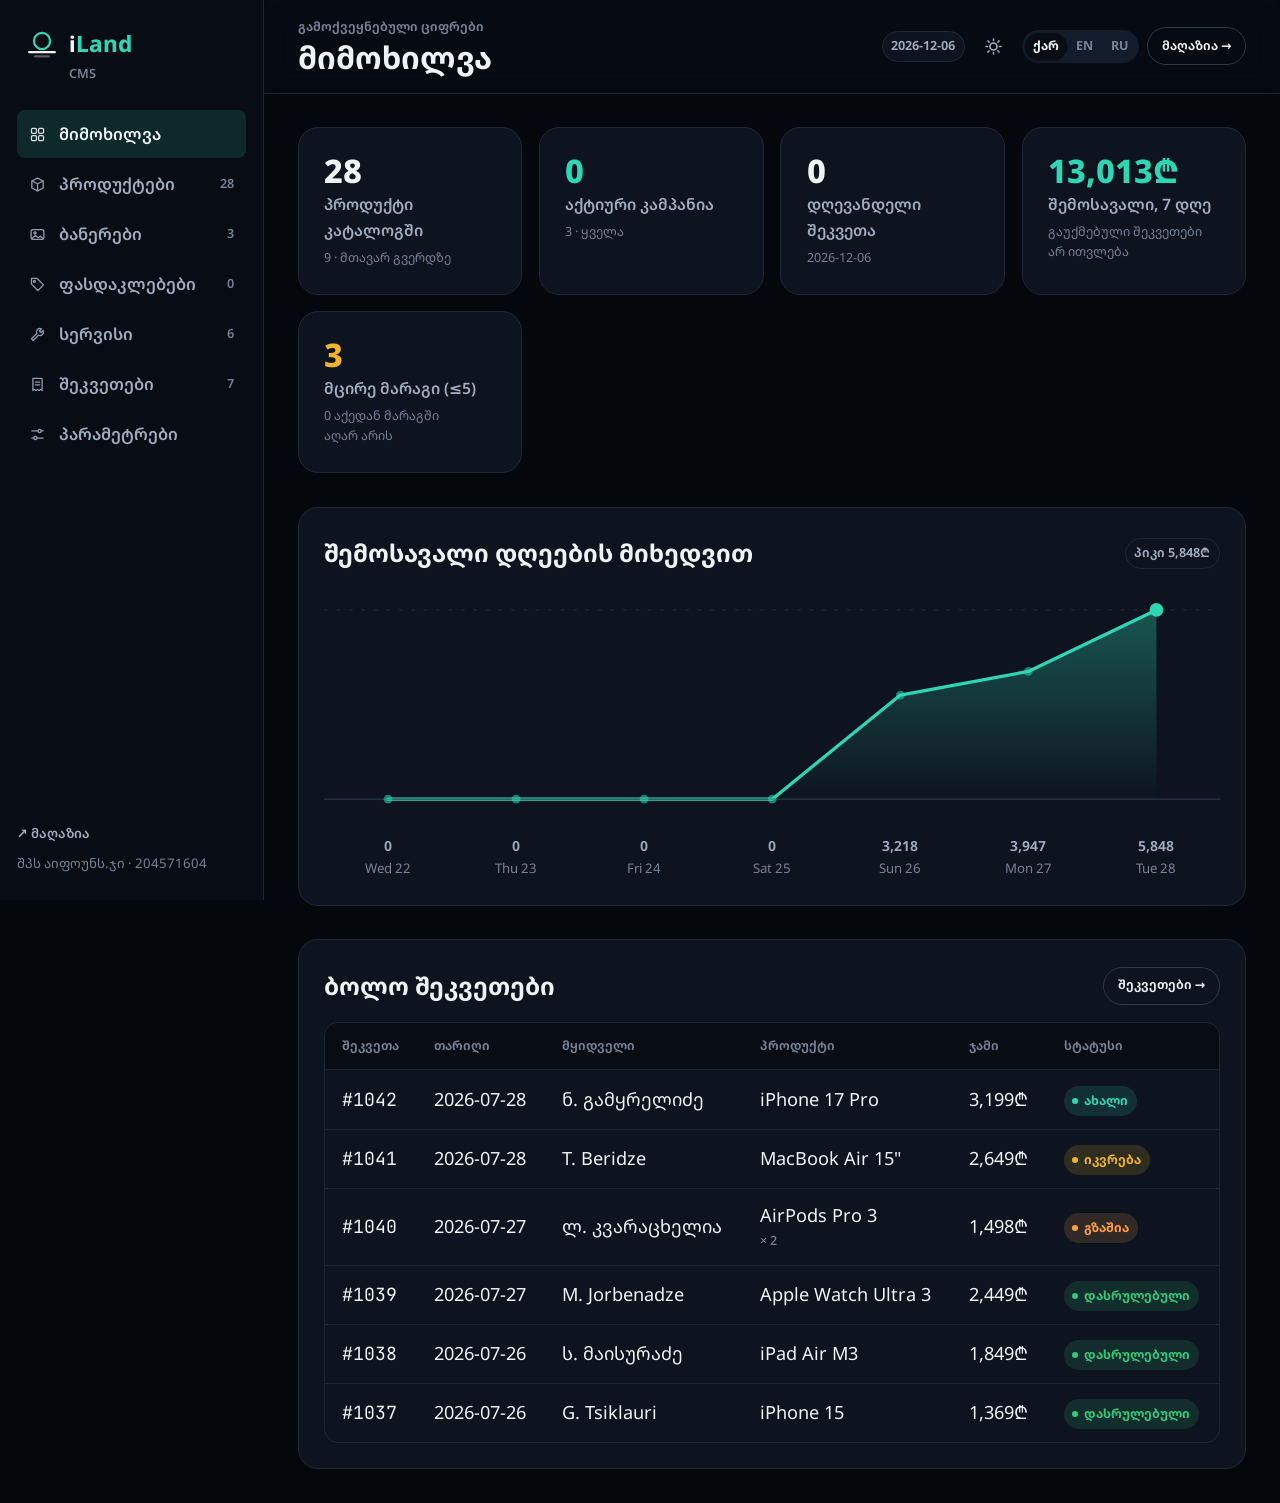
==== demo/admin.html @ b112982d "iLand rebrand: brandbook, storefront demo and CMS panel Replaces the Bootstrap 4 + jQuery site with " ====
<!doctype html>
<html lang="ka" data-theme="dark">
<head>
<meta charset="utf-8">
<meta name="viewport" content="width=device-width, initial-scale=1, viewport-fit=cover">
<title>iLand — CMS</title>
<meta name="description" content="iLand CMS — კატალოგი, ბანერები, ფასდაკლებები, სერვისი, შეკვეთები და პარამეტრები.">
<meta name="theme-color" content="#04070C">
<meta name="robots" content="noindex">
<link rel="icon" href="data:image/svg+xml,%3Csvg xmlns='http://www.w3.org/2000/svg' viewBox='0 0 32 32'%3E%3Crect width='32' height='32' rx='8' fill='%2304070C'/%3E%3Cpath d='M6 20h20' stroke='%232FD6B4' stroke-width='2.5' stroke-linecap='round'/%3E%3Ccircle cx='16' cy='13' r='5' fill='none' stroke='%232FD6B4' stroke-width='2.5'/%3E%3C/svg%3E">
<link rel="preconnect" href="https://fonts.googleapis.com">
<link rel="preconnect" href="https://fonts.gstatic.com" crossorigin>
<link rel="stylesheet" href="css/tokens.css">
<link rel="stylesheet" href="css/app.css">

<style>
/* ==========================================================================
   iLand — admin chrome
   Admin-only CSS. Every value comes from tokens.css; nothing is redefined
   here that the storefront already owns (buttons, chips, badges, cards,
   toasts and the product card itself are reused from app.css verbatim, so
   the live previews in this panel are the real components).

   Georgian rules apply here exactly as they do on the storefront:
   no text-transform, no negative tracking and no italics on :lang(ka).
   ========================================================================== */

/* ------------------------------------------------------------------ shell */
body.adm {
  display: grid;
  grid-template-columns: 264px minmax(0, 1fr);
  min-height: 100dvh;
}

.adm-side {
  position: sticky;
  top: 0;
  align-self: start;
  height: 100dvh;
  display: flex;
  flex-direction: column;
  gap: var(--sp-5);
  padding: var(--sp-5) var(--sp-4);
  background: var(--bg-raised);
  border-right: 1px solid var(--line);
}

.adm-brand { display: flex; flex-direction: column; gap: var(--sp-2); padding-inline: var(--sp-2); }
.adm-brand__tag {
  font-size: var(--step--2);
  color: var(--text-3);
  font-weight: 600;
  padding-left: calc(34px + 0.6rem);
  margin-top: -0.4rem;
}

.adm-nav { display: flex; flex-direction: column; gap: 2px; flex: 1; overflow-y: auto; }
.adm-nav a {
  position: relative;
  display: flex;
  align-items: center;
  gap: var(--sp-3);
  padding: 0.62rem var(--sp-3);
  border-radius: var(--r-1);
  color: var(--text-2);
  font-size: var(--step--1);
  font-weight: 600;
  transition: color var(--t-base) var(--e-quiet), background-color var(--t-base) var(--e-quiet);
}
.adm-nav a:hover { color: var(--text); background: var(--surface-2); }
.adm-nav a[aria-current='page'] { color: var(--text); background: var(--accent-soft); }
.adm-nav a[aria-current='page']::before {
  content: '';
  position: absolute;
  left: 0; top: 50%;
  translate: -6px -50%;
  width: 3px; height: 18px;
  border-radius: 2px;
  background: var(--accent);
}
.adm-nav svg { width: 17px; height: 17px; flex: none; opacity: 0.9; }
.adm-nav .adm-nav__n {
  margin-left: auto;
  font-size: var(--step--2);
  font-variant-numeric: tabular-nums;
  color: var(--text-3);
}

.adm-side__foot { display: grid; gap: var(--sp-2); font-size: var(--step--2); color: var(--text-3); }
.adm-side__foot a { color: var(--text-2); font-weight: 600; }
.adm-side__foot a:hover { color: var(--accent); }

/* -------------------------------------------------------------------- top */
.adm-top {
  position: sticky;
  top: 0;
  z-index: var(--z-nav);
  display: flex;
  flex-wrap: wrap;
  align-items: center;
  justify-content: space-between;
  gap: var(--sp-4);
  padding: var(--sp-4) var(--sp-6);
  background: var(--glass);
  -webkit-backdrop-filter: blur(14px) saturate(150%);
  backdrop-filter: blur(14px) saturate(150%);
  border-bottom: 1px solid var(--line);
}
.adm-title { font-size: var(--step-2); font-weight: 780; letter-spacing: -0.026em; line-height: 1.1; }
:lang(ka) .adm-title { letter-spacing: 0; line-height: 1.24; font-weight: 700; }
.adm-tools { display: flex; align-items: center; gap: var(--sp-2); flex-wrap: wrap; }

.a-eyebrow { font-size: var(--step--2); font-weight: 650; color: var(--text-3); }
:lang(en) .a-eyebrow, :lang(ru) .a-eyebrow { text-transform: uppercase; letter-spacing: 0.09em; }
:lang(ka) .a-eyebrow { text-transform: none; letter-spacing: 0; }

.adm-body { padding: var(--sp-6); display: grid; gap: var(--sp-6); align-content: start; }

/* ------------------------------------------------------------------ cards */
.a-card {
  background: var(--surface);
  border: 1px solid var(--line);
  border-radius: var(--r-3);
  padding: var(--sp-5);
}
.a-card__head {
  display: flex; align-items: center; justify-content: space-between;
  gap: var(--sp-4); flex-wrap: wrap;
  margin-bottom: var(--sp-4);
}
.a-card__title { font-size: var(--step-1); font-weight: 750; letter-spacing: -0.02em; }
:lang(ka) .a-card__title { letter-spacing: 0; font-weight: 700; }

/* ------------------------------------------------------------- stat tiles */
.a-stats { display: grid; gap: var(--sp-4); grid-template-columns: repeat(auto-fit, minmax(min(100%, 190px), 1fr)); }
.a-stat {
  background: var(--surface);
  border: 1px solid var(--line);
  border-radius: var(--r-3);
  padding: var(--sp-5);
  display: grid;
  gap: 4px;
  align-content: start;
}
.a-stat b {
  font-size: var(--step-3);
  font-weight: 800;
  letter-spacing: -0.03em;
  line-height: 1.05;
  font-variant-numeric: tabular-nums lining-nums;
  /* "13,013₾" must not break before the ₾ — a figure split across two lines
     reads as a different number. Shrink the type instead if the tile is tight. */
  white-space: nowrap;
  font-size: clamp(1.4rem, 1.1rem + 1.1vw, var(--step-3));
}
:lang(ka) .a-stat b { letter-spacing: 0; }
.a-stat span { font-size: var(--step--1); color: var(--text-2); font-weight: 600; }
.a-stat small { font-size: var(--step--2); color: var(--text-3); }
.a-stat--accent b { color: var(--accent); }
.a-stat--warn b { color: var(--warn); }

/* -------------------------------------------------------------- sparkline */
.a-spark { display: grid; gap: var(--sp-2); }
.a-spark svg { width: 100%; height: auto; display: block; overflow: visible; }
.a-spark__labels {
  display: grid;
  grid-template-columns: repeat(7, 1fr);
  text-align: center;
  font-size: var(--step--2);
  color: var(--text-3);
}
.a-spark__labels b { display: block; color: var(--text-2); font-weight: 650; font-variant-numeric: tabular-nums; }

/* The sparkline paints entirely through these classes — without them the
   gradient stops resolve to black and the trend line disappears. */
.spark-a0 { stop-color: var(--accent); stop-opacity: .34; }
.spark-a1 { stop-color: var(--accent); stop-opacity: 0; }
.spark-line { stroke: var(--accent); }
.spark-grid { stroke: var(--line); }
.spark-base { stroke: var(--line-strong); }
.spark-dot  { fill: var(--accent); }

/* ------------------------------------------------------------------ table */
.a-tablewrap { overflow-x: auto; border-radius: var(--r-2); border: 1px solid var(--line); }
.a-table { width: 100%; border-collapse: collapse; font-size: var(--step--1); }
.a-table th {
  text-align: left;
  font-size: var(--step--2);
  font-weight: 650;
  color: var(--text-3);
  padding: var(--sp-3) var(--sp-4);
  background: var(--bg-raised);
  border-bottom: 1px solid var(--line);
  white-space: nowrap;
}
:lang(en) .a-table th, :lang(ru) .a-table th { text-transform: uppercase; letter-spacing: 0.08em; }
.a-table td { padding: var(--sp-3) var(--sp-4); border-bottom: 1px solid var(--line); vertical-align: middle; }
.a-table tbody tr:last-child td { border-bottom: 0; }
.a-table tbody tr { transition: background-color var(--t-fast) var(--e-quiet); }
.a-table tbody tr[data-open]:hover { background: var(--surface-2); cursor: pointer; }
/* Money must never wrap mid-figure — "3,199₾" breaking to "3,19 / 9₾" reads
   as a different number at a glance. */
.a-table .num, .a-table .mono { font-variant-numeric: tabular-nums lining-nums; white-space: nowrap; }

.a-thumb {
  width: 54px; height: 46px;
  display: grid; place-items: center;
  background: var(--surface-2);
  border-radius: var(--r-1);
  overflow: hidden;
}
.a-thumb svg { height: 36px; width: auto; }

.a-rowbtn {
  display: block;
  background: none; border: 0; padding: 0;
  text-align: left;
  font: inherit;
  font-weight: 650;
  color: var(--text);
  cursor: pointer;
}
.a-rowbtn:hover { color: var(--accent); }
.a-sub { display: block; font-size: var(--step--2); color: var(--text-3); font-weight: 500; }

/* --------------------------------------------------------------- controls */
.a-switch {
  position: relative;
  width: 42px; height: 24px;
  flex: none;
  border-radius: var(--r-pill);
  border: 1px solid var(--line-strong);
  background: var(--surface-2);
  cursor: pointer;
  transition: background-color var(--t-base) var(--e-quiet), border-color var(--t-base) var(--e-quiet);
}
.a-switch::after {
  content: '';
  position: absolute;
  top: 2px; left: 2px;
  width: 18px; height: 18px;
  border-radius: 50%;
  background: var(--text-3);
  transition: translate var(--t-base) var(--e-swift), background-color var(--t-base) var(--e-quiet);
}
.a-switch[aria-pressed='true'] { background: var(--accent); border-color: var(--accent); }
.a-switch[aria-pressed='true']::after { translate: 18px 0; background: var(--accent-ink); }

.a-in {
  width: 100%;
  padding: 0.58em 0.75em;
  border-radius: var(--r-1);
  border: 1px solid var(--line);
  background: var(--surface-2);
  color: var(--text);
  font-size: var(--step--1);
  transition: border-color var(--t-base) var(--e-quiet);
}
.a-in:hover { border-color: var(--line-strong); }
.a-in:focus { border-color: var(--accent); outline: none; }
.a-in:focus-visible { outline: 2px solid var(--accent); outline-offset: 2px; }
.a-in[aria-invalid='true'] { border-color: var(--danger); }
textarea.a-in { resize: vertical; min-height: 3.4em; line-height: 1.5; }
select.a-in { cursor: pointer; }
input.a-in[type='color'] { padding: 3px; height: 2.4em; cursor: pointer; }
input.a-in[type='date'] { font-variant-numeric: tabular-nums; }

.a-field { display: grid; gap: 5px; align-content: start; }
.a-field > label { font-size: var(--step--2); font-weight: 650; color: var(--text-2); }
.a-hint { font-size: var(--step--2); color: var(--text-3); }
.a-err { font-size: var(--step--2); color: var(--danger); font-weight: 650; }
.a-err:empty { display: none; }
.a-warn { font-size: var(--step--2); color: var(--warn); font-weight: 650; }
.a-warn:empty { display: none; }

.a-row { display: grid; gap: var(--sp-3); grid-template-columns: repeat(auto-fit, minmax(min(100%, 150px), 1fr)); }
.a-row--2 { grid-template-columns: repeat(auto-fit, minmax(min(100%, 210px), 1fr)); }
.a-tri { display: grid; gap: var(--sp-3); grid-template-columns: 1fr; }
@media (min-width: 52rem) { .a-tri { grid-template-columns: repeat(3, minmax(0, 1fr)); } }

.a-group { display: grid; gap: var(--sp-4); padding-block: var(--sp-5); border-top: 1px solid var(--line); }
.a-group:first-child { border-top: 0; padding-top: 0; }
.a-group__title { font-size: var(--step--1); font-weight: 700; color: var(--text); }
.a-group__title span { font-weight: 500; color: var(--text-3); }

.a-check { display: flex; align-items: center; gap: var(--sp-3); }
.a-check label { font-size: var(--step--1); font-weight: 650; color: var(--text-2); cursor: pointer; }

/* -------------------------------------------------------------- repeaters */
.a-rep { display: grid; gap: var(--sp-2); }
.a-rep__row {
  display: grid;
  gap: var(--sp-2);
  align-items: end;
  padding: var(--sp-3);
  border: 1px solid var(--line);
  border-radius: var(--r-2);
  background: var(--bg-raised);
  grid-template-columns: repeat(auto-fit, minmax(min(100%, 130px), 1fr));
}
.a-rep__row .a-x { justify-self: end; }
.a-x {
  width: 30px; height: 30px;
  display: grid; place-items: center;
  border-radius: var(--r-1);
  border: 1px solid var(--line);
  background: var(--surface);
  color: var(--text-3);
  cursor: pointer;
  flex: none;
  transition: color var(--t-base) var(--e-quiet), border-color var(--t-base) var(--e-quiet);
}
.a-x:hover { color: var(--danger); border-color: var(--danger); }
.a-x svg { width: 14px; height: 14px; }
.a-empty { padding: var(--sp-5); text-align: center; color: var(--text-3); font-size: var(--step--1); }

/* ------------------------------------------------------------- state pips */
.a-state {
  display: inline-flex; align-items: center; gap: 0.45em;
  padding: 0.28em 0.62em;
  border-radius: var(--r-pill);
  font-size: var(--step--2);
  font-weight: 700;
  border: 1px solid transparent;
  white-space: nowrap;
}
.a-state::before { content: ''; width: 6px; height: 6px; border-radius: 50%; background: currentColor; flex: none; }
.a-state--live      { color: var(--ok);      background: color-mix(in oklab, var(--ok) 14%, transparent); }
.a-state--scheduled { color: var(--accent);  background: var(--accent-soft); }
.a-state--expired   { color: var(--text-3);  background: var(--surface-2); }
.a-state--paused    { color: var(--promo);   background: color-mix(in oklab, var(--sun) 15%, transparent); }
.a-state--new       { color: var(--accent);  background: var(--accent-soft); }
.a-state--packing   { color: var(--warn);    background: color-mix(in oklab, var(--warn) 15%, transparent); }
.a-state--shipped   { color: var(--sun);     background: color-mix(in oklab, var(--sun) 15%, transparent); }
.a-state--done      { color: var(--ok);      background: color-mix(in oklab, var(--ok) 14%, transparent); }
.a-state--cancelled { color: var(--danger);  background: color-mix(in oklab, var(--danger) 14%, transparent); }

.a-dot { display: inline-block; width: 8px; height: 8px; border-radius: 50%; flex: none; }
.a-dot--in { background: var(--ok); }
.a-dot--low { background: var(--warn); }
.a-dot--last { background: var(--promo); }
.a-dot--out { background: var(--text-3); }

.a-pill {
  display: inline-flex; align-items: center; gap: 0.4em;
  padding: 0.32em 0.7em;
  border-radius: var(--r-pill);
  border: 1px solid var(--line);
  background: var(--surface);
  font-size: var(--step--2);
  font-weight: 650;
  color: var(--text-2);
  font-variant-numeric: tabular-nums;
}
.a-pill--accent { color: var(--accent); border-color: color-mix(in oklab, var(--accent) 40%, transparent); background: var(--accent-soft); }

.a-toolbar { display: flex; flex-wrap: wrap; gap: var(--sp-3); align-items: end; margin-bottom: var(--sp-4); }
.a-toolbar .a-field { min-width: 180px; }
.a-toolbar__grow { flex: 1 1 220px; }

/* --------------------------------------------------------------- listings */
.a-list { display: grid; gap: var(--sp-3); }
.a-item {
  display: grid;
  gap: var(--sp-4);
  grid-template-columns: minmax(0, 1fr) auto;
  align-items: center;
  padding: var(--sp-4);
  border: 1px solid var(--line);
  border-radius: var(--r-2);
  background: var(--bg-raised);
  transition: border-color var(--t-base) var(--e-quiet);
}
.a-item:hover { border-color: var(--line-strong); }
.a-item__name { font-weight: 700; font-size: var(--step-0); }
.a-item__meta { font-size: var(--step--2); color: var(--text-3); margin-top: 3px; }
.a-item__acts { display: flex; gap: var(--sp-2); align-items: center; flex-wrap: wrap; justify-content: end; }

.a-promos { display: grid; gap: var(--sp-4); grid-template-columns: repeat(auto-fit, minmax(min(100%, 300px), 1fr)); }
.a-promo { display: grid; gap: var(--sp-3); align-content: start; }
.a-kv { display: grid; grid-template-columns: auto 1fr; gap: 4px var(--sp-3); font-size: var(--step--2); }
.a-kv dt { color: var(--text-3); }
.a-kv dd { color: var(--text-2); font-weight: 600; }
.a-example {
  display: flex; align-items: baseline; gap: var(--sp-2); flex-wrap: wrap;
  padding: var(--sp-3);
  border-radius: var(--r-1);
  background: var(--surface-2);
  font-variant-numeric: tabular-nums lining-nums;
}
.a-example s { color: var(--text-3); }
.a-example b { color: var(--accent); font-size: var(--step-1); font-weight: 800; letter-spacing: -0.02em; }

/* ------------------------------------------------------------- slide-over */
dialog.sheet {
  margin: 0 0 0 auto;
  height: 100dvh;
  max-height: 100dvh;
  width: min(1020px, 100vw);
  max-width: 100vw;
  padding: 0;
  border: 0;
  border-left: 1px solid var(--line);
  background: var(--bg-raised);
  color: var(--text);
  translate: 100% 0;
  transition: translate var(--t-slow) var(--e-reveal),
              overlay var(--t-slow) allow-discrete,
              display var(--t-slow) allow-discrete;
}
dialog.sheet[open] { translate: 0 0; }
@starting-style { dialog.sheet[open] { translate: 100% 0; } }

dialog.sheet::backdrop {
  background: rgb(0 0 0 / 0);
  transition: background-color var(--t-slow) var(--e-quiet),
              overlay var(--t-slow) allow-discrete,
              display var(--t-slow) allow-discrete;
}
dialog.sheet[open]::backdrop { background: rgb(0 0 0 / .58); }
@starting-style { dialog.sheet[open]::backdrop { background: rgb(0 0 0 / 0); } }

.sheet__form { display: flex; flex-direction: column; height: 100dvh; }
.sheet__head {
  display: flex; align-items: start; justify-content: space-between; gap: var(--sp-3);
  padding: var(--sp-5);
  border-bottom: 1px solid var(--line);
}
.sheet__title { font-size: var(--step-1); font-weight: 750; letter-spacing: -0.02em; }
:lang(ka) .sheet__title { letter-spacing: 0; font-weight: 700; }
.sheet__body { flex: 1; overflow-y: auto; display: grid; grid-template-columns: minmax(0, 1fr); }
.sheet__body--split { grid-template-columns: minmax(0, 1fr); }
@media (min-width: 62rem) {
  .sheet__body--split { grid-template-columns: minmax(0, 1fr) 320px; }
}
.sheet__fields { padding: var(--sp-5); min-width: 0; }
.sheet__preview {
  padding: var(--sp-5);
  border-top: 1px solid var(--line);
  background: var(--surface);
  display: grid;
  gap: var(--sp-3);
  align-content: start;
}
@media (min-width: 62rem) {
  .sheet__preview { border-top: 0; border-left: 1px solid var(--line); position: sticky; top: 0; align-self: start; }
}
.sheet__preview .card { cursor: default; }
.sheet__preview .card:hover { translate: none; box-shadow: none; border-color: var(--line); }
.sheet__foot {
  display: flex; align-items: center; justify-content: space-between; gap: var(--sp-3);
  flex-wrap: wrap;
  padding: var(--sp-4) var(--sp-5);
  border-top: 1px solid var(--line);
  background: var(--surface);
}
.a-dirty { font-size: var(--step--2); font-weight: 650; color: var(--promo); }

/* hero preview (banners) */
.a-hero {
  position: relative;
  overflow: hidden;
  border-radius: var(--r-3);
  border: 1px solid var(--line);
  padding: var(--sp-6);
  background: var(--surface);
  display: grid;
  gap: var(--sp-3);
  align-content: center;
  min-height: 240px;
}
.a-hero::before {
  content: '';
  position: absolute;
  inset: -40% -20% auto -30%;
  height: 150%;
  background: radial-gradient(closest-side, var(--tone, var(--accent)), transparent 72%);
  opacity: 0.22;
  pointer-events: none;
}
.a-hero > * { position: relative; }
.a-hero h3 { font-size: var(--step-3); font-weight: 800; letter-spacing: -0.028em; line-height: 1.05; }
:lang(ka) .a-hero h3 { letter-spacing: 0; line-height: 1.2; font-weight: 700; }
.a-hero p { color: var(--text-2); max-width: 46ch; font-size: var(--step--1); }

/* preview read-outs */
.a-readout { display: grid; gap: var(--sp-2); font-size: var(--step--2); color: var(--text-3); }
.a-readout div { display: flex; justify-content: space-between; gap: var(--sp-3); }
.a-readout b { color: var(--text-2); font-variant-numeric: tabular-nums lining-nums; }

/* ------------------------------------------------------------- responsive */
@media (max-width: 68rem) {
  body.adm { grid-template-columns: minmax(0, 1fr); }
  .adm-side {
    position: static;
    height: auto;
    flex-direction: row;
    align-items: center;
    gap: var(--sp-4);
    border-right: 0;
    border-bottom: 1px solid var(--line);
    padding: var(--sp-3) var(--sp-4);
    overflow-x: auto;
  }
  .adm-brand { flex: none; }
  .adm-brand__tag { display: none; }
  .adm-nav { flex-direction: row; gap: var(--sp-2); overflow: visible; }
  .adm-nav a { white-space: nowrap; }
  .adm-nav a[aria-current='page']::before { display: none; }
  .adm-nav .adm-nav__n { display: none; }
  .adm-side__foot { display: none; }
  .adm-top { padding: var(--sp-4); }
  .adm-body { padding: var(--sp-4); }
}
</style>
</head>

<body class="adm">

<a class="skip" href="#adminMain">გადადი მთავარ შიგთავსზე</a>

<!-- ── sidebar ──────────────────────────────────────────────────────────── -->
<aside class="adm-side">
  <div class="adm-brand">
    <a class="logo" href="index.html" aria-label="iLand — მაღაზიაზე გადასვლა">
      <svg viewBox="0 0 40 40" fill="none" aria-hidden="true">
        <circle class="logo__ring" cx="20" cy="16.5" r="9.5" stroke="var(--accent)" stroke-width="2.6"
                stroke-linecap="round" transform="rotate(-90 20 16.5)"/>
        <path d="M5 29.5h30" stroke="var(--text)" stroke-width="2.8" stroke-linecap="round"/>
        <path d="M12 34.5h16" stroke="var(--text)" stroke-width="2.8" stroke-linecap="round" opacity=".35"/>
      </svg>
      <span class="logo__word">i<b>Land</b></span>
    </a>
    <p class="adm-brand__tag">CMS</p>
  </div>

  <nav class="adm-nav" id="admNav" aria-label="CMS"></nav>

  <div class="adm-side__foot">
    <a href="index.html" id="admStorefront">↗ მაღაზია</a>
    <span id="admLegal"></span>
  </div>
</aside>

<!-- ── main column ──────────────────────────────────────────────────────── -->
<div>
  <header class="adm-top">
    <div>
      <p class="a-eyebrow" id="admEyebrow">iLand CMS</p>
      <h1 class="adm-title" id="admTitle">—</h1>
    </div>

    <div class="adm-tools">
      <span class="a-pill" id="admStamp"></span>

      <button class="icon-btn" id="themeBtn" aria-label="თემის შეცვლა">
        <svg viewBox="0 0 24 24" fill="none" stroke="currentColor" stroke-width="2" stroke-linecap="round" id="themeIcon">
          <circle cx="12" cy="12" r="4.5"/>
          <path d="M12 2.5v2M12 19.5v2M2.5 12h2M19.5 12h2M5 5l1.4 1.4M17.6 17.6 19 19M19 5l-1.4 1.4M6.4 17.6 5 19"/>
        </svg>
      </button>

      <div class="lang" role="group" aria-label="ენა">
        <button data-lang="ka" aria-pressed="true">ქარ</button>
        <button data-lang="en" aria-pressed="false">EN</button>
        <button data-lang="ru" aria-pressed="false">RU</button>
      </div>

      <a class="btn btn--ghost btn--sm" href="index.html" id="admShopBtn">მაღაზია →</a>
    </div>
  </header>

  <main id="adminMain" class="adm-body" tabindex="-1"></main>
</div>

<!-- ── slide-over editor ────────────────────────────────────────────────── -->
<dialog class="sheet" id="sheet" aria-labelledby="sheetTitle"></dialog>

<div class="toast-zone" id="toastZone" aria-live="polite" aria-atomic="false"></div>

<script type="module" src="js/admin.js"></script>
</body>
</html>
---- demo/css/tokens.css ----
/* ==========================================================================
   iLand — design tokens
   One file, one source of truth. Everything downstream (storefront, admin,
   brandbook) reads these variables and nothing else.

   Typography here is not decoration — it encodes hard rules about setting
   Mkhedruli (ქართული) next to Latin. Read the :lang(ka) blocks before
   changing anything: Georgian has no uppercase, no italic, and needs both
   more leading and more size than the Latin at the same nominal step.
   ========================================================================== */

/* --------------------------------------------------------------- fonts --- */
/* Noto Sans Georgian is the only free variable face that sets Mkhedruli AND
   Latin from one design, with a real 900 for display. Noto Sans carries
   Russian, because Noto Sans Georgian ships cyrillic-ext but NOT base
   Cyrillic. Both are the same Noto skeleton, so the seam is invisible.
   The lari sign ₾ (U+20BE) lives in latin-ext — never subset it away. */
@import url('https://fonts.googleapis.com/css2?family=Noto+Sans+Georgian:wght@100..900&family=Noto+Sans:ital,wght@0,100..900;1,100..900&family=JetBrains+Mono:wght@300..700&display=swap');

:root {
  --font-display: 'Noto Sans Georgian', 'Noto Sans', system-ui, -apple-system,
                  BlinkMacSystemFont, 'Segoe UI', Sylfaen, 'BPG Arial', 'BPG Glaho', sans-serif;
  --font-text: var(--font-display);
  --font-mono: 'JetBrains Mono', ui-monospace, SFMono-Regular, 'SF Mono', Menlo, monospace;

  /* ------------------------------------------------------------ palette --- */
  /* Deep water → shoreline. The island read, taken seriously: a night-sea
     ground, a lit horizon accent, warm sand for the human moments. Nobody in
     the Georgian Apple market owns a colour except Zoommer's violet — and that
     one reads cheap. */

  /* Ground — the sea at depth */
  --abyss:      #04070C;   /* page base, dark mode                          */
  --deep:       #080D15;   /* raised surface                                */
  --trench:     #0D141F;   /* card                                          */
  --shelf:      #131C2A;   /* hover / input                                 */
  --tide:       #1D2837;   /* hairline on dark                              */

  /* Signal — bioluminescence at the waterline */
  --lume-100:   #D6FBF2;
  --lume-300:   #7FEFD8;
  --lume:       #2FD6B4;   /* PRIMARY. CTA, focus, price-drop, live states.  */
  --lume-700:   #12806A;   /* light-mode accent — see contrast note below    */
  --lume-900:   #0A5346;

  /* Horizon — the sun on the water, used for offers and warmth */
  --sun-300:    #FFD9A8;
  --sun:        #FF9F45;   /* SECONDARY. Sale, promo, urgency.              */
  --sun-700:    #A85610;   /* light-mode promo — see contrast note below     */

  /* Sand — light mode ground */
  --sand-50:    #FBFAF7;
  --sand-100:   #F4F1EA;
  --sand-200:   #E7E2D7;
  --sand-300:   #D3CCBC;

  /* Ink — text on light */
  --ink:        #0B1119;
  --ink-2:      #3C4654;
  --ink-3:      #66707F;   /* 4.80:1 on --sand-50 — AA (was #6B7688 at 4.40) */

  /* Status */
  --ok:         #34C77B;
  --warn:       #F0B429;
  --danger:     #F0554C;

  /* ------------------------------------------------ semantic (dark = default) */
  --bg:            var(--abyss);
  --bg-raised:     var(--deep);
  --surface:       var(--trench);
  --surface-2:     var(--shelf);
  --line:          var(--tide);
  --line-strong:   #2B3949;
  --text:          #EEF3F8;
  --text-2:        #9FADBF;
  --text-3:        #768396;   /* 4.80:1 on --surface — AA (was #6B7B8F at 4.27) */
  --accent:        var(--lume);
  --accent-ink:    #04211B;   /* text ON accent — 12.4:1 against --lume     */
  --accent-soft:   color-mix(in oklab, var(--lume) 14%, transparent);
  --promo:         var(--sun);
  --promo-ink:     #2B1400;
  --glass:         color-mix(in oklab, var(--deep) 72%, transparent);
  --shadow-1:      0 1px 2px rgb(0 0 0 / .40);
  --shadow-2:      0 12px 32px -12px rgb(0 0 0 / .60);
  --shadow-3:      0 32px 80px -28px rgb(0 0 0 / .72);
  --shadow-accent: 0 16px 44px -18px color-mix(in oklab, var(--lume) 60%, transparent);
}

/* ------------------------------------------------------------ light mode --- */
:root[data-theme='light'] {
  --bg:            var(--sand-50);
  --bg-raised:     #FFFFFF;
  --surface:       #FFFFFF;
  --surface-2:     var(--sand-100);
  --line:          var(--sand-200);
  --line-strong:   var(--sand-300);
  --text:          var(--ink);
  --text-2:        var(--ink-2);
  --text-3:        var(--ink-3);
  /* Light mode needs its own accent: --lume #2FD6B4 is beautiful on the abyss
     and unreadable on sand. The earlier value here (#14957C) measured only
     3.58:1 as text on --sand-50 and 3.74:1 under white — both below the 4.5:1
     AA floor for body text. #12806A measures 4.66:1 as text and 4.86:1 with
     white on it; #A85610 replaces #C46A18 (3.71:1) at 5.03:1 / 5.25:1. */
  --accent:        var(--lume-700);      /* 4.66:1 on --sand-50 — AA          */
  --accent-ink:    #FFFFFF;              /* 4.86:1 on --accent — AA           */
  --accent-soft:   color-mix(in oklab, var(--lume-700) 12%, transparent);
  --promo:         var(--sun-700);       /* 5.03:1 on --sand-50 — AA          */
  --promo-ink:     #FFFFFF;              /* 5.25:1 on --promo — AA            */
  --glass:         color-mix(in oklab, #FFFFFF 74%, transparent);
  --shadow-1:      0 1px 2px rgb(11 17 25 / .06);
  --shadow-2:      0 12px 32px -14px rgb(11 17 25 / .16);
  --shadow-3:      0 32px 80px -30px rgb(11 17 25 / .22);
  --shadow-accent: 0 16px 44px -20px color-mix(in oklab, var(--lume-700) 44%, transparent);
}

/* ------------------------------------------------------------- type scale --- */
/* Fluid, clamped, 320px → 1600px. Georgian gets its own overrides below. */
:root {
  --step--2: clamp(0.69rem, 0.67rem + 0.11vw, 0.75rem);
  --step--1: clamp(0.83rem, 0.79rem + 0.19vw, 0.94rem);
  --step-0:  clamp(1rem,    0.95rem + 0.25vw, 1.13rem);
  --step-1:  clamp(1.2rem,  1.11rem + 0.44vw, 1.5rem);
  --step-2:  clamp(1.44rem, 1.29rem + 0.73vw, 2rem);
  --step-3:  clamp(1.73rem, 1.5rem + 1.14vw,  2.66rem);
  --step-4:  clamp(2.07rem, 1.72rem + 1.75vw, 3.55rem);
  --step-5:  clamp(2.49rem, 1.96rem + 2.63vw, 4.73rem);
  --step-6:  clamp(2.99rem, 2.2rem + 3.92vw,  6.31rem);
  --step-7:  clamp(3.58rem, 2.42rem + 5.79vw, 8.41rem);

  /* ------------------------------------------------------------- spacing --- */
  --sp-1: 0.25rem;  --sp-2: 0.5rem;   --sp-3: 0.75rem;  --sp-4: 1rem;
  --sp-5: 1.5rem;   --sp-6: 2rem;     --sp-7: 3rem;     --sp-8: 4rem;
  --sp-9: 6rem;     --sp-10: 8rem;    --sp-11: 12rem;

  --gutter: clamp(1.25rem, 4vw, 4rem);
  --measure: 68ch;
  --page: 88rem;

  /* -------------------------------------------------------------- radii --- */
  --r-1: 8px;  --r-2: 14px;  --r-3: 20px;  --r-4: 28px;  --r-5: 40px;
  --r-pill: 999px;

  /* ------------------------------------------------------------- motion --- */
  /* Curves are named for their job. If unsure, --e-quiet at 180ms. */
  --e-quiet:     cubic-bezier(0.40, 0.00, 0.20, 1.00); /* default state change */
  --e-reveal:    cubic-bezier(0.16, 1.00, 0.30, 1.00); /* entrances 500–900ms  */
  --e-swift:     cubic-bezier(0.22, 1.00, 0.36, 1.00); /* on-screen response   */
  --e-exit:      cubic-bezier(0.55, 0.00, 1.00, 0.45); /* departures, ~40% off */
  --e-pop:       cubic-bezier(0.34, 1.56, 0.64, 1.00); /* confirmations only   */
  --e-cinematic: cubic-bezier(0.83, 0.00, 0.17, 1.00); /* viewport-scale moves */

  --t-fast: 140ms;
  --t-base: 220ms;
  --t-slow: 480ms;
  --t-reveal: 760ms;

  --nav-h: 68px;
  --z-nav: 100;  --z-drawer: 200;  --z-toast: 300;
}

/* A truer spring where the browser supports linear() — degrades to the bezier. */
@supports (transition-timing-function: linear(0, 1)) {
  :root {
    --e-pop: linear(0, 0.402 7.4%, 0.842 15.3%, 1.183 24.2%, 1.226, 1.168 34.3%,
                    1.056 42.4%, 0.994 48.5%, 1.001 63.6%, 1.006 79.8%, 1);
  }
}

/* ==========================================================================
   Script-aware typography
   These blocks are the difference between a site that looks Georgian-native
   and one that looks machine-translated.
   ========================================================================== */

/* Georgian: no uppercase exists, so casing utilities must be neutralised.
   Mkhedruli's body height sits between Latin x-height and cap-height, so at an
   identical font-size it reads smaller and lighter — bump it ~5%. Its tall
   ascenders (ბ ზ ფ ჰ ლ) and deep descenders (გ ყ ც ძ ჭ ჯ ღ) collide at Latin
   leading, so it needs more line-height. Negative tracking closes the round
   counters of ო ფ ღ ძ and turns words to mush — never apply it. */
:lang(ka) {
  font-size: 1.05em;
  line-height: 1.65;
  letter-spacing: 0;
  hyphens: none;
  overflow-wrap: anywhere;
  text-wrap: pretty;
  font-variant-caps: normal;
}

/* Georgian has no italic tradition and Noto ships none — the browser would
   synthesise a sheared Mkhedruli that natives read as broken. Use weight. */
:lang(ka) em,
:lang(ka) i {
  font-style: normal;
  font-weight: 600;
}

/* Eyebrows / labels: letterspaced caps in Latin and Cyrillic, plain in Georgian. */
.eyebrow {
  font-size: var(--step--1);
  font-weight: 600;
  color: var(--text-3);
}
:lang(en) .eyebrow,
:lang(ru) .eyebrow {
  text-transform: uppercase;
  letter-spacing: 0.10em;
}
:lang(ka) .eyebrow {
  text-transform: none;
  letter-spacing: 0;
  font-weight: 600;
}

/* Display type. Latin can take tight tracking and 1.05 leading; Georgian cannot. */
.display {
  font-family: var(--font-display);
  font-weight: 800;
  line-height: 1.04;
  letter-spacing: -0.028em;
  text-wrap: balance;
}
:lang(ka) .display {
  font-weight: 700;
  line-height: 1.2;
  letter-spacing: 0;
  text-wrap: pretty;
}

/* Money and spec tables must never reflow as digits change. Mkhedruli has no
   digits of its own — Georgian uses Western Arabic numerals, so the price and
   the label are rendered by the same face and there is no mid-string jump. */
.num,
.price,
.spec-value {
  font-variant-numeric: tabular-nums lining-nums;
  font-feature-settings: 'tnum' 1, 'lnum' 1;
}

/* ------------------------------------------------------------------ reset --- */
*, *::before, *::after { box-sizing: border-box; }

html {
  -webkit-text-size-adjust: 100%;
  /* Never `scroll-behavior: smooth` globally — it desynchronises the scrollbar,
     breaks PageDown/Home/End and corrupts scroll-timeline accuracy. Opt in
     per-anchor instead. */
}

body {
  margin: 0;
  background: var(--bg);
  color: var(--text);
  font-family: var(--font-text);
  font-size: var(--step-0);
  line-height: 1.55;
  font-synthesis-weight: none;
  -webkit-font-smoothing: antialiased;
  text-rendering: optimizeLegibility;
}

h1, h2, h3, h4, h5, h6, p, figure, blockquote, dl, dd { margin: 0; }
ul[class], ol[class] { list-style: none; margin: 0; padding: 0; }
img, svg, video { display: block; max-width: 100%; }
button, input, select, textarea { font: inherit; color: inherit; }
a { color: inherit; text-decoration: none; }

:focus-visible {
  outline: 2px solid var(--accent);
  outline-offset: 3px;
  border-radius: var(--r-1);
}

::selection { background: var(--accent); color: var(--accent-ink); }

/* ---------------------------------------------------------- reduced motion --- */
/* Deliberately NOT the blanket `* { animation: none !important }` rule — that
   looks responsible and is a bug: any reveal whose resting state is opacity:0
   becomes permanently invisible. Instead, resting states are authored visible
   and only the ambient/decorative motion is switched off, per component. */
@media (prefers-reduced-motion: reduce) {
  :root {
    --t-fast: 1ms; --t-base: 1ms; --t-slow: 1ms; --t-reveal: 1ms;
  }
  .ambient,
  .marquee__track,
  .aurora {
    animation: none !important;
  }
  [data-reveal] {
    opacity: 1 !important;
    transform: none !important;
    clip-path: none !important;
  }
}
---- demo/css/app.css ----
/* ==========================================================================
   iLand — storefront components
   Depends only on tokens.css. No framework, no CDN, no build step.
   ========================================================================== */

/* ------------------------------------------------------------- primitives --- */

.wrap {
  width: min(100% - var(--gutter) * 2, var(--page));
  margin-inline: auto;
}
.wrap--wide { width: min(100% - var(--gutter), 108rem); }

.stack > * + * { margin-top: var(--flow, var(--sp-4)); }

.section {
  padding-block: clamp(var(--sp-8), 9vw, var(--sp-10));
}

.section__head {
  display: flex;
  flex-wrap: wrap;
  align-items: end;
  justify-content: space-between;
  gap: var(--sp-4);
  margin-bottom: var(--sp-6);
}

.section__title {
  font-size: var(--step-3);
  font-weight: 750;
  letter-spacing: -0.024em;
  line-height: 1.1;
}
:lang(ka) .section__title { letter-spacing: 0; line-height: 1.25; font-weight: 700; }

.section__sub {
  color: var(--text-2);
  max-width: 46ch;
  font-size: var(--step-0);
}

.skip {
  position: absolute;
  left: var(--sp-4);
  top: -100px;
  z-index: 999;
  background: var(--accent);
  color: var(--accent-ink);
  padding: var(--sp-3) var(--sp-5);
  border-radius: var(--r-2);
  font-weight: 650;
  transition: top var(--t-base) var(--e-swift);
}
.skip:focus { top: var(--sp-4); }

.sr {
  position: absolute; width: 1px; height: 1px; padding: 0; margin: -1px;
  overflow: hidden; clip-path: inset(50%); white-space: nowrap;
}

/* ---------------------------------------------------------------- buttons --- */

.btn {
  --btn-bg: var(--surface-2);
  --btn-fg: var(--text);
  display: inline-flex;
  align-items: center;
  justify-content: center;
  gap: var(--sp-2);
  padding: 0.85em 1.5em;
  border: 1px solid transparent;
  border-radius: var(--r-pill);
  background: var(--btn-bg);
  color: var(--btn-fg);
  font-weight: 650;
  font-size: var(--step--1);
  cursor: pointer;
  white-space: nowrap;
  position: relative;
  isolation: isolate;
  /* Named properties only — `transition: all` animates layout props you never
     intended and thrashes on content reflow. */
  transition: background-color var(--t-base) var(--e-quiet),
              color var(--t-base) var(--e-quiet),
              border-color var(--t-base) var(--e-quiet),
              box-shadow var(--t-base) var(--e-quiet),
              translate var(--t-base) var(--e-swift),
              scale var(--t-fast) var(--e-swift);
}
.btn:hover { translate: 0 -2px; }
.btn:active { scale: 0.98; translate: 0 0; transition-duration: 60ms; }

.btn--primary {
  --btn-bg: var(--accent);
  --btn-fg: var(--accent-ink);
  box-shadow: var(--shadow-accent);
}
.btn--primary:hover { box-shadow: 0 20px 52px -18px color-mix(in oklab, var(--accent) 72%, transparent); }

.btn--ghost {
  --btn-bg: transparent;
  border-color: var(--line-strong);
}
.btn--ghost:hover { --btn-bg: var(--surface-2); border-color: var(--accent); }

.btn--promo { --btn-bg: var(--promo); --btn-fg: var(--promo-ink); }

.btn--lg { padding: 1.05em 2em; font-size: var(--step-0); }
.btn--sm { padding: 0.6em 1.1em; font-size: var(--step--2); }
.btn--block { width: 100%; }

.btn[disabled] { opacity: 0.45; cursor: not-allowed; translate: none; }

/* Magnetic pull — additive, fine pointers only. */
@media (hover: hover) and (pointer: fine) {
  .btn--magnetic {
    translate: calc(var(--dx, 0) * 0.22px) calc(var(--dy, 0) * 0.22px);
    transition: translate var(--t-slow) var(--e-swift);
  }
  .btn--magnetic:hover { transition-duration: 90ms; }
}

/* ------------------------------------------------------------------ chips --- */

.chip {
  display: inline-flex;
  align-items: center;
  gap: var(--sp-2);
  padding: 0.42em 0.9em;
  border-radius: var(--r-pill);
  border: 1px solid var(--line);
  background: var(--surface);
  color: var(--text-2);
  font-size: var(--step--1);
  font-weight: 600;
  cursor: pointer;
  transition: color var(--t-base) var(--e-quiet),
              border-color var(--t-base) var(--e-quiet),
              background-color var(--t-base) var(--e-quiet);
}
.chip:hover { color: var(--text); border-color: var(--line-strong); }
.chip[aria-pressed='true'],
.chip.is-on {
  background: var(--accent);
  border-color: var(--accent);
  color: var(--accent-ink);
}

.badge {
  display: inline-flex;
  align-items: center;
  gap: 0.35em;
  padding: 0.3em 0.65em;
  border-radius: var(--r-1);
  font-size: var(--step--2);
  font-weight: 700;
  letter-spacing: 0.01em;
  /* Not line-height:1 — Mkhedruli's ascenders (ხ ლ) and descenders (ყ ც ჯ)
     sit outside the em box and get cropped by the pill at a ratio of 1. */
  line-height: 1.2;
}
:lang(ka) .badge { letter-spacing: 0; }
.badge--new    { background: var(--accent-soft); color: var(--accent); }
.badge--sale   { background: var(--promo); color: var(--promo-ink); }
.badge--demo   { background: var(--surface-2); color: var(--text-2); border: 1px solid var(--line-strong); }
.badge--best   { background: color-mix(in oklab, var(--sun) 18%, transparent); color: var(--promo); }

/* -------------------------------------------------------------- announce --- */

.marquee {
  overflow: hidden;
  border-bottom: 1px solid var(--line);
  background: var(--bg-raised);
  -webkit-mask-image: linear-gradient(90deg, transparent, #000 6%, #000 94%, transparent);
          mask-image: linear-gradient(90deg, transparent, #000 6%, #000 94%, transparent);
}
.marquee__track {
  display: flex;
  width: max-content;
  gap: var(--sp-7);
  padding-block: 0.7rem;
  animation: slide 42s linear infinite;
}
.marquee:hover .marquee__track,
.marquee.is-paused .marquee__track { animation-play-state: paused; }

@keyframes slide { to { transform: translate3d(-50%, 0, 0); } }

.marquee__item {
  display: inline-flex;
  align-items: center;
  gap: var(--sp-2);
  font-size: var(--step--2);
  color: var(--text-2);
  white-space: nowrap;
}
.marquee__item b { color: var(--text); font-weight: 650; }
.marquee__dot { width: 4px; height: 4px; border-radius: 50%; background: var(--accent); }

.marquee__pause {
  position: absolute; right: var(--gutter); top: 0.35rem;
  background: none; border: 0; color: var(--text-3);
  cursor: pointer; font-size: var(--step--2); padding: 0.2rem 0.5rem;
  border-radius: var(--r-1);
}
.marquee__pause:hover { color: var(--text); background: var(--surface-2); }

/* -------------------------------------------------------------------- nav --- */

.nav {
  position: sticky;
  top: 0;
  z-index: var(--z-nav);
  background: color-mix(in oklab, var(--bg) 86%, transparent);
  border-bottom: 1px solid transparent;
  transition: background-color var(--t-slow) var(--e-quiet),
              border-color var(--t-slow) var(--e-quiet),
              box-shadow var(--t-slow) var(--e-quiet);
}
@supports ((backdrop-filter: blur(1px)) or (-webkit-backdrop-filter: blur(1px))) {
  .nav {
    background: var(--glass);
    -webkit-backdrop-filter: blur(20px) saturate(1.6);
            backdrop-filter: blur(20px) saturate(1.6);
  }
}
.nav.is-stuck {
  border-bottom-color: var(--line);
  box-shadow: var(--shadow-2);
}

.nav__inner {
  display: flex;
  align-items: center;
  gap: var(--sp-5);
  height: var(--nav-h);
}

.nav__list {
  display: flex;
  align-items: center;
  gap: var(--sp-1);
  margin-inline: auto;
}
.nav__link {
  position: relative;
  padding: 0.5em 0.85em;
  border-radius: var(--r-pill);
  font-size: var(--step--1);
  font-weight: 600;
  color: var(--text-2);
  transition: color var(--t-base) var(--e-quiet), background-color var(--t-base) var(--e-quiet);
}
.nav__link:hover { color: var(--text); background: var(--surface-2); }
.nav__link[aria-current='page'] { color: var(--text); }
.nav__link[aria-current='page']::after {
  content: '';
  position: absolute;
  left: 50%; bottom: 0.15em;
  width: 16px; height: 2px;
  translate: -50% 0;
  border-radius: 2px;
  background: var(--accent);
}

.nav__tools { display: flex; align-items: center; gap: var(--sp-2); }

.icon-btn {
  display: grid;
  place-items: center;
  width: 40px; height: 40px;
  border-radius: 50%;
  border: 1px solid transparent;
  background: transparent;
  color: var(--text-2);
  cursor: pointer;
  position: relative;
  transition: color var(--t-base) var(--e-quiet), background-color var(--t-base) var(--e-quiet);
}
.icon-btn:hover { color: var(--text); background: var(--surface-2); }
.icon-btn svg { width: 19px; height: 19px; }

.cart-count {
  position: absolute;
  top: 2px; right: 0;
  min-width: 18px; height: 18px;
  padding-inline: 4px;
  display: grid; place-items: center;
  border-radius: var(--r-pill);
  background: var(--accent);
  color: var(--accent-ink);
  font-size: 10px;
  font-weight: 800;
  font-variant-numeric: tabular-nums;
  border: 2px solid var(--bg);
}
.cart-count.is-bump { animation: bump 400ms var(--e-pop); }
@keyframes bump { 0% { scale: 1; } 40% { scale: 1.45; } 100% { scale: 1; } }
.cart-count[data-n='0'] { display: none; }

.lang {
  display: flex;
  gap: 2px;
  padding: 3px;
  border-radius: var(--r-pill);
  background: var(--surface-2);
}
.lang button {
  border: 0; background: none; cursor: pointer;
  padding: 0.28em 0.62em;
  border-radius: var(--r-pill);
  font-size: var(--step--2);
  font-weight: 700;
  color: var(--text-3);
  transition: color var(--t-base) var(--e-quiet), background-color var(--t-base) var(--e-quiet);
}
.lang button[aria-pressed='true'] { background: var(--bg-raised); color: var(--text); box-shadow: var(--shadow-1); }

/* ------------------------------------------------------------------ logo --- */

.logo { display: flex; align-items: center; gap: 0.6rem; }
.logo svg { width: 34px; height: 34px; overflow: visible; }
.logo__word {
  font-size: 1.28rem;
  font-weight: 750;
  letter-spacing: -0.03em;
  color: var(--text);
}
.logo__word b { font-weight: 750; color: var(--accent); }

/* The horizon ring draws itself once on load. */
.logo__ring {
  stroke-dasharray: 190;
  stroke-dashoffset: 190;
  animation: draw 1.5s var(--e-reveal) 0.15s forwards;
}
@keyframes draw { to { stroke-dashoffset: 0; } }
@media (prefers-reduced-motion: reduce) { .logo__ring { animation: none; stroke-dashoffset: 0; } }

/* ------------------------------------------------------------------ hero --- */

.hero {
  position: relative;
  overflow: clip;
  padding-block: clamp(var(--sp-7), 6vw, var(--sp-9)) clamp(var(--sp-7), 5vw, var(--sp-8));
  isolation: isolate;
}

/* Aurora: replaces the old baked-JPEG banner. Fully translatable, fully
   responsive, weighs nothing, and every word of it is real selectable text. */
/* Blooms, not a wash. The ground must stay dark between them or the hero
   reads as a coloured rectangle instead of light on deep water. */
.aurora {
  position: absolute;
  inset: -20% -8% auto -8%;
  height: 118%;
  z-index: -2;
  filter: blur(90px) saturate(1.25);
  opacity: 0.38;
  animation: drift 26s ease-in-out infinite alternate;
  pointer-events: none;
}
.aurora::before,
.aurora::after {
  content: '';
  position: absolute;
  inset: 0;
  background:
    radial-gradient(26% 30% at 14% 26%, color-mix(in oklab, var(--lume) 78%, transparent), transparent 70%),
    radial-gradient(22% 26% at 78% 18%, color-mix(in oklab, var(--sun) 52%, transparent), transparent 70%),
    radial-gradient(30% 32% at 56% 82%, color-mix(in oklab, var(--lume-700) 66%, transparent), transparent 72%);
}
.aurora::after { animation: drift 34s ease-in-out infinite alternate-reverse; opacity: 0.55; }

@keyframes drift {
  from { transform: translate3d(-3%, -2%, 0) scale(1); }
  to   { transform: translate3d(4%, 3%, 0) scale(1.14); }
}

/* Film grain — kills gradient banding and reads photographic rather than CSS. */
.grain {
  position: absolute;
  inset: 0;
  z-index: -1;
  pointer-events: none;
  opacity: 0.16;
  mix-blend-mode: overlay;
  background-image: var(--grain-url);
  background-size: 180px 180px;
}
:root[data-theme='light'] .grain { opacity: 0.10; mix-blend-mode: multiply; }
:root[data-theme='light'] .aurora { opacity: 0.26; }

.hero__grid {
  display: grid;
  grid-template-columns: 1fr;
  gap: var(--sp-7);
  align-items: center;
}
@media (min-width: 62rem) {
  .hero__grid { grid-template-columns: 1.05fr 0.95fr; gap: var(--sp-8); }
}

.hero__eyebrow {
  display: inline-flex;
  align-items: center;
  gap: var(--sp-2);
  padding: 0.4em 0.9em;
  border-radius: var(--r-pill);
  border: 1px solid var(--line-strong);
  background: color-mix(in oklab, var(--surface) 60%, transparent);
  font-size: var(--step--1);
  font-weight: 650;
  color: var(--text-2);
  margin-bottom: var(--sp-5);
}
.hero__eyebrow .dot {
  width: 6px; height: 6px; border-radius: 50%;
  background: var(--accent);
  box-shadow: 0 0 0 0 color-mix(in oklab, var(--accent) 70%, transparent);
  animation: pulse 2.4s var(--e-quiet) infinite;
}
@keyframes pulse {
  0%   { box-shadow: 0 0 0 0 color-mix(in oklab, var(--accent) 60%, transparent); }
  70%  { box-shadow: 0 0 0 9px transparent; }
  100% { box-shadow: 0 0 0 0 transparent; }
}

.hero__title {
  font-size: clamp(2.6rem, 1.5rem + 3.6vw, 5rem);
  font-weight: 820;
  line-height: 1.02;
  letter-spacing: -0.038em;
  text-wrap: balance;
}
/* Georgian runs longer than Latin at every string length and cannot take
   negative tracking, so it gets its own ceiling rather than inheriting one. */
:lang(ka) .hero__title {
  font-weight: 720;
  line-height: 1.18;
  letter-spacing: 0;
  font-size: clamp(2.2rem, 1.2rem + 3.1vw, 4.1rem);
}
.hero__title .lume { color: var(--accent); }

.hero__lede {
  margin-top: var(--sp-5);
  max-width: 44ch;
  font-size: var(--step-1);
  color: var(--text-2);
  line-height: 1.55;
}
:lang(ka) .hero__lede { line-height: 1.7; }

.hero__cta { display: flex; flex-wrap: wrap; gap: var(--sp-3); margin-top: var(--sp-6); }

.hero__stats {
  display: flex; flex-wrap: wrap; gap: var(--sp-6);
  margin-top: var(--sp-7);
  padding-top: var(--sp-6);
  border-top: 1px solid var(--line);
}
.hero__stat b {
  display: block;
  font-size: var(--step-2);
  font-weight: 780;
  letter-spacing: -0.02em;
  font-variant-numeric: tabular-nums;
}
.hero__stat span { font-size: var(--step--1); color: var(--text-3); }

/* Hero device stage */
.stage {
  position: relative;
  display: grid;
  place-items: center;
  min-height: 400px;
}
.stage__glow {
  position: absolute;
  width: 74%; aspect-ratio: 1;
  border-radius: 50%;
  background: radial-gradient(circle, color-mix(in oklab, var(--accent) 34%, transparent), transparent 66%);
  filter: blur(44px);
  z-index: -1;
}
.stage svg { height: clamp(340px, 46vh, 520px); width: auto; filter: drop-shadow(var(--shadow-3)); }

/* Device floats gently — but only the hero backdrop element, never a device the
   customer is trying to read a price off in a card. */
.stage__float { animation: float 7s var(--e-quiet) infinite alternate; }
@keyframes float { from { translate: 0 -8px; } to { translate: 0 10px; } }
@media (prefers-reduced-motion: reduce) { .stage__float { animation: none; } }

/* --------------------------------------------------------------- product --- */

.grid {
  display: grid;
  gap: var(--sp-4);
  grid-template-columns: repeat(auto-fill, minmax(min(100%, 260px), 1fr));
}

.rail {
  display: grid;
  grid-auto-flow: column;
  grid-auto-columns: minmax(258px, 27%);
  gap: var(--sp-4);
  overflow-x: auto;
  scroll-snap-type: x mandatory;
  scroll-padding-inline: var(--gutter);
  overscroll-behavior-x: contain;
  padding-bottom: var(--sp-3);
  scrollbar-width: thin;
  scrollbar-color: var(--line-strong) transparent;
}
.rail > * { scroll-snap-align: start; }
.rail::-webkit-scrollbar { height: 6px; }
.rail::-webkit-scrollbar-thumb { background: var(--line-strong); border-radius: 3px; }

.card {
  position: relative;
  display: flex;
  flex-direction: column;
  padding: var(--sp-4);
  border-radius: var(--r-4);
  background: var(--surface);
  border: 1px solid var(--line);
  cursor: pointer;
  overflow: hidden;
  isolation: isolate;
  transition: border-color var(--t-base) var(--e-quiet),
              box-shadow var(--t-slow) var(--e-swift),
              translate var(--t-slow) var(--e-swift);
}
.card:hover { border-color: var(--line-strong); translate: 0 -5px; box-shadow: var(--shadow-3); }

/* Specular sheen follows the pointer. --mx/--my are written by one delegated
   pointermove handler, batched into a single rAF. */
.card::after {
  content: '';
  position: absolute;
  inset: 0;
  z-index: 2;
  pointer-events: none;
  opacity: 0;
  background: radial-gradient(220px circle at var(--mx, 50%) var(--my, 50%),
              color-mix(in oklab, var(--accent) 16%, transparent), transparent 62%);
  transition: opacity var(--t-slow) var(--e-quiet);
}
.card:hover::after { opacity: 1; }

.card__media {
  position: relative;
  display: grid;
  place-items: center;
  aspect-ratio: 4 / 3;
  margin-bottom: var(--sp-3);
  border-radius: var(--r-3);
  background: linear-gradient(160deg,
              color-mix(in oklab, var(--surface-2) 90%, transparent),
              color-mix(in oklab, var(--bg-raised) 70%, transparent));
  overflow: hidden;
}
.card__media svg {
  height: 78%;
  width: auto;
  transition: scale var(--t-slow) var(--e-swift), rotate var(--t-slow) var(--e-swift);
}
.card:hover .card__media svg { scale: 1.07; rotate: -1.5deg; }

.card__badges {
  position: absolute;
  top: var(--sp-3); left: var(--sp-3);
  display: flex; flex-wrap: wrap; gap: var(--sp-1);
  z-index: 3;
}

.card__fav {
  position: absolute;
  top: var(--sp-3); right: var(--sp-3);
  z-index: 3;
  width: 32px; height: 32px;
  display: grid; place-items: center;
  border: 0; border-radius: 50%;
  background: color-mix(in oklab, var(--bg-raised) 70%, transparent);
  -webkit-backdrop-filter: blur(8px); backdrop-filter: blur(8px);
  color: var(--text-3);
  cursor: pointer;
  transition: color var(--t-base) var(--e-quiet), scale var(--t-base) var(--e-pop);
}
.card__fav:hover { color: var(--text); }
.card__fav[aria-pressed='true'] { color: var(--danger); scale: 1.1; }
.card__fav svg { width: 15px; height: 15px; }

.card__name {
  font-size: var(--step-0);
  font-weight: 700;
  letter-spacing: -0.015em;
  line-height: 1.25;
}
:lang(ka) .card__name { letter-spacing: 0; }

.card__tag {
  margin-top: 2px;
  font-size: var(--step--2);
  color: var(--text-3);
  display: -webkit-box;
  -webkit-line-clamp: 2;
  -webkit-box-orient: vertical;
  overflow: hidden;
}

.card__foot { margin-top: auto; padding-top: var(--sp-3); }

.card__swatches { display: flex; gap: 5px; margin-top: var(--sp-2); }
.swatch {
  width: 14px; height: 14px;
  border-radius: 50%;
  border: 1px solid color-mix(in oklab, var(--text) 22%, transparent);
  cursor: pointer;
  padding: 0;
  transition: scale var(--t-fast) var(--e-swift), box-shadow var(--t-fast) var(--e-quiet);
}
.swatch:hover { scale: 1.18; }
.swatch[aria-pressed='true'] { box-shadow: 0 0 0 2px var(--surface), 0 0 0 3.5px var(--accent); }
.swatch--lg { width: 34px; height: 34px; }

/* ------------------------------------------------------------- price block --- */

.price-row { display: flex; align-items: baseline; flex-wrap: wrap; gap: var(--sp-2); }

.price {
  font-size: var(--step-1);
  font-weight: 780;
  letter-spacing: -0.02em;
  line-height: 1;
}
.price--lg { font-size: var(--step-4); }

/* Only ever rendered when there is a genuine higher price to strike through.
   The old site printed `0₾` struck through on every accessory. */
.price-was {
  font-size: var(--step--1);
  color: var(--text-3);
  text-decoration: line-through;
  text-decoration-thickness: 1px;
}
.price-off {
  font-size: var(--step--2);
  font-weight: 750;
  color: var(--promo);
}

/* The monthly figure is a first-class typographic element, not a footnote —
   განვადება is the single biggest purchase driver in this market. */
.price-monthly {
  margin-top: var(--sp-1);
  font-size: var(--step--1);
  color: var(--text-2);
}
.price-monthly b { color: var(--accent); font-weight: 700; }

/* ----------------------------------------------------------------- stock --- */

.stock {
  display: inline-flex;
  align-items: center;
  gap: 0.45em;
  font-size: var(--step--2);
  font-weight: 650;
}
.stock::before {
  content: '';
  width: 6px; height: 6px;
  border-radius: 50%;
  background: currentColor;
}
.stock--in   { color: var(--ok); }
.stock--low  { color: var(--warn); }
.stock--last { color: var(--promo); }
.stock--out  { color: var(--text-3); }

/* --------------------------------------------------- instalment calculator --- */
/* The market's #1 decision driver, turned into the site's signature control. */

.calc {
  padding: var(--sp-5);
  border-radius: var(--r-4);
  background: var(--surface);
  border: 1px solid var(--line);
}
.calc__head {
  display: flex; align-items: center; justify-content: space-between;
  gap: var(--sp-3); margin-bottom: var(--sp-4);
}
.calc__banks { display: flex; gap: var(--sp-2); flex-wrap: wrap; }
.calc__bank {
  padding: 0.42em 0.85em;
  border-radius: var(--r-2);
  border: 1px solid var(--line);
  background: var(--bg-raised);
  font-size: var(--step--2);
  font-weight: 700;
  color: var(--text-2);
  cursor: pointer;
  transition: border-color var(--t-base) var(--e-quiet), color var(--t-base) var(--e-quiet);
}
.calc__bank[aria-pressed='true'] { border-color: var(--accent); color: var(--accent); background: var(--accent-soft); }

.calc__figure {
  display: flex;
  align-items: baseline;
  gap: var(--sp-2);
  margin-block: var(--sp-4);
}
.calc__amount {
  font-size: var(--step-5);
  font-weight: 820;
  letter-spacing: -0.03em;
  line-height: 1;
  font-variant-numeric: tabular-nums;
  color: var(--accent);
}
.calc__per { color: var(--text-2); font-size: var(--step-0); }

.calc__terms { display: flex; gap: var(--sp-2); flex-wrap: wrap; }

.slider {
  -webkit-appearance: none; appearance: none;
  width: 100%; height: 4px;
  margin-block: var(--sp-4);
  border-radius: 2px;
  background: linear-gradient(90deg, var(--accent) var(--fill, 40%), var(--line) var(--fill, 40%));
  cursor: pointer;
}
.slider::-webkit-slider-thumb {
  -webkit-appearance: none;
  width: 22px; height: 22px;
  border-radius: 50%;
  background: var(--accent);
  border: 3px solid var(--surface);
  box-shadow: var(--shadow-accent);
  cursor: grab;
  transition: scale var(--t-fast) var(--e-swift);
}
.slider::-webkit-slider-thumb:active { scale: 1.15; cursor: grabbing; }
.slider::-moz-range-thumb {
  width: 22px; height: 22px; border-radius: 50%;
  background: var(--accent); border: 3px solid var(--surface);
  box-shadow: var(--shadow-accent); cursor: grab;
}

.calc__note {
  font-size: var(--step--2);
  color: var(--text-3);
  margin-top: var(--sp-3);
  line-height: 1.5;
}

/* Online instalment has a ~100₾ floor in Georgia — the widget must say so
   rather than quoting a monthly figure it cannot actually deliver. */
.calc.is-below-min .calc__figure,
.calc.is-below-min .slider,
.calc.is-below-min .calc__terms { opacity: 0.35; pointer-events: none; }

/* ------------------------------------------------------------------- PDP --- */

.pdp { display: grid; gap: var(--sp-7); padding-block: var(--sp-7); }
@media (min-width: 60rem) {
  .pdp { grid-template-columns: 1.1fr 0.9fr; gap: var(--sp-8); align-items: start; }
  .pdp__buy { position: sticky; top: calc(var(--nav-h) + var(--sp-4)); }
}

.pdp__stage {
  position: relative;
  display: grid;
  place-items: center;
  aspect-ratio: 1;
  border-radius: var(--r-5);
  background: linear-gradient(160deg, var(--surface), var(--bg-raised));
  border: 1px solid var(--line);
  overflow: hidden;
}
.pdp__stage svg { height: 74%; width: auto; filter: drop-shadow(var(--shadow-3)); }
.pdp__stage .stage__glow { width: 62%; }

.pdp__title {
  font-size: var(--step-4);
  font-weight: 800;
  letter-spacing: -0.032em;
  line-height: 1.05;
}
:lang(ka) .pdp__title { letter-spacing: 0; line-height: 1.2; font-weight: 720; }

.opt { margin-top: var(--sp-5); }
.opt__label {
  display: flex; align-items: baseline; justify-content: space-between;
  gap: var(--sp-3);
  font-size: var(--step--1);
  font-weight: 650;
  margin-bottom: var(--sp-2);
}
.opt__label span:last-child { color: var(--text-3); font-weight: 500; }
.opt__row { display: flex; flex-wrap: wrap; gap: var(--sp-2); }

.spec {
  display: grid;
  grid-template-columns: minmax(7rem, 0.4fr) 1fr;
  gap: var(--sp-3);
  padding-block: var(--sp-3);
  border-bottom: 1px solid var(--line);
  font-size: var(--step--1);
}
.spec:last-child { border-bottom: 0; }
.spec-key { color: var(--text-3); }
.spec-value { font-family: var(--font-mono); font-size: 0.92em; }

.trust {
  display: grid;
  gap: var(--sp-3);
  grid-template-columns: repeat(auto-fit, minmax(min(100%, 190px), 1fr));
  margin-top: var(--sp-5);
}
.trust__item {
  display: flex; gap: var(--sp-3); align-items: start;
  padding: var(--sp-3);
  border-radius: var(--r-2);
  background: var(--surface);
  border: 1px solid var(--line);
}
.trust__item svg { width: 18px; height: 18px; color: var(--accent); flex: none; margin-top: 2px; }
.trust__item b { display: block; font-size: var(--step--1); font-weight: 650; }
.trust__item span { font-size: var(--step--2); color: var(--text-3); }

/* --------------------------------------------------------------- service --- */
/* Nobody in this market prices repairs publicly. So we do — in the same card
   language as products, because Service IS a product here. */

.svc {
  display: flex;
  flex-direction: column;
  gap: var(--sp-3);
  padding: var(--sp-5);
  border-radius: var(--r-4);
  background: var(--surface);
  border: 1px solid var(--line);
  transition: border-color var(--t-base) var(--e-quiet), translate var(--t-slow) var(--e-swift);
}
.svc:hover { border-color: var(--accent); translate: 0 -4px; }
.svc__icon {
  width: 44px; height: 44px;
  display: grid; place-items: center;
  border-radius: var(--r-2);
  background: var(--accent-soft);
  color: var(--accent);
}
.svc__icon svg { width: 21px; height: 21px; }
.svc__name { font-size: var(--step-1); font-weight: 700; letter-spacing: -0.02em; }
:lang(ka) .svc__name { letter-spacing: 0; }
.svc__desc { color: var(--text-2); font-size: var(--step--1); }
.svc__meta {
  display: flex; flex-wrap: wrap; gap: var(--sp-4);
  margin-top: auto; padding-top: var(--sp-3);
  border-top: 1px solid var(--line);
  font-size: var(--step--2);
}
.svc__meta b { display: block; color: var(--text); font-size: var(--step-0); font-weight: 750; }
.svc__meta span { color: var(--text-3); }

/* ------------------------------------------------------------- categories --- */

.cat {
  position: relative;
  display: flex;
  flex-direction: column;
  justify-content: space-between;
  min-height: 190px;
  padding: var(--sp-5);
  border-radius: var(--r-4);
  background: var(--surface);
  border: 1px solid var(--line);
  overflow: hidden;
  transition: border-color var(--t-base) var(--e-quiet), translate var(--t-slow) var(--e-swift);
}
.cat:hover { border-color: var(--line-strong); translate: 0 -4px; }
.cat__name { font-size: var(--step-2); font-weight: 750; letter-spacing: -0.024em; }
:lang(ka) .cat__name { letter-spacing: 0; }
.cat__count { font-size: var(--step--2); color: var(--text-3); }
.cat svg {
  position: absolute;
  right: -14%; bottom: -12%;
  height: 130px; width: auto;
  opacity: 0.5;
  transition: scale var(--t-slow) var(--e-swift), opacity var(--t-slow) var(--e-quiet);
}
.cat:hover svg { scale: 1.1; opacity: 0.85; }

/* ----------------------------------------------------------------- drawer --- */

dialog.drawer {
  margin: 0 0 0 auto;
  height: 100dvh;
  max-height: 100dvh;
  width: min(440px, 100vw);
  max-width: 100vw;
  padding: 0;
  border: 0;
  border-left: 1px solid var(--line);
  background: var(--bg-raised);
  color: var(--text);
  translate: 100% 0;
  opacity: 0;
  transition: translate var(--t-slow) var(--e-reveal),
              opacity var(--t-slow) var(--e-quiet),
              overlay var(--t-slow) allow-discrete,
              display var(--t-slow) allow-discrete;
}
dialog.drawer[open] { translate: 0 0; opacity: 1; }
@starting-style { dialog.drawer[open] { translate: 100% 0; opacity: 0; } }

dialog.drawer::backdrop {
  background: rgb(0 0 0 / 0);
  -webkit-backdrop-filter: blur(0px); backdrop-filter: blur(0px);
  transition: background-color var(--t-slow) var(--e-quiet),
              backdrop-filter var(--t-slow) var(--e-quiet),
              overlay var(--t-slow) allow-discrete,
              display var(--t-slow) allow-discrete;
}
dialog.drawer[open]::backdrop {
  background: rgb(0 0 0 / .58);
  -webkit-backdrop-filter: blur(4px); backdrop-filter: blur(4px);
}
@starting-style { dialog.drawer[open]::backdrop { background: rgb(0 0 0 / 0); } }

.drawer__inner { display: flex; flex-direction: column; height: 100%; }
.drawer__head {
  display: flex; align-items: center; justify-content: space-between;
  gap: var(--sp-3);
  padding: var(--sp-5);
  border-bottom: 1px solid var(--line);
}
.drawer__title { font-size: var(--step-1); font-weight: 750; letter-spacing: -0.02em; }
:lang(ka) .drawer__title { letter-spacing: 0; }
.drawer__body { flex: 1; overflow-y: auto; padding: var(--sp-5); }
.drawer__foot { padding: var(--sp-5); border-top: 1px solid var(--line); background: var(--surface); }

.line-item {
  display: grid;
  grid-template-columns: 62px 1fr auto;
  gap: var(--sp-3);
  align-items: center;
  padding-block: var(--sp-3);
  border-bottom: 1px solid var(--line);
}
.line-item__media {
  display: grid; place-items: center;
  aspect-ratio: 1;
  border-radius: var(--r-2);
  background: var(--surface-2);
}
.line-item__media svg { height: 74%; width: auto; }
.line-item__name { font-size: var(--step--1); font-weight: 650; line-height: 1.3; }
.line-item__meta { font-size: var(--step--2); color: var(--text-3); }

.qty { display: inline-flex; align-items: center; gap: var(--sp-1); }
.qty button {
  width: 26px; height: 26px;
  display: grid; place-items: center;
  border: 1px solid var(--line);
  border-radius: var(--r-1);
  background: var(--surface);
  cursor: pointer;
  color: var(--text-2);
  transition: color var(--t-base) var(--e-quiet), border-color var(--t-base) var(--e-quiet);
}
.qty button:hover { color: var(--text); border-color: var(--line-strong); }
.qty output { min-width: 22px; text-align: center; font-variant-numeric: tabular-nums; font-size: var(--step--1); font-weight: 650; }

.total-row {
  display: flex; align-items: baseline; justify-content: space-between;
  margin-bottom: var(--sp-4);
}
.total-row b { font-size: var(--step-2); font-weight: 800; letter-spacing: -0.02em; }

.empty { text-align: center; padding: var(--sp-8) var(--sp-4); color: var(--text-3); }
.empty svg { width: 44px; height: 44px; margin: 0 auto var(--sp-4); opacity: 0.4; }

/* ----------------------------------------------------------------- search --- */

.search-pop {
  position: absolute;
  top: calc(100% + 8px);
  right: 0;
  width: min(440px, calc(100vw - var(--gutter) * 2));
  padding: var(--sp-3);
  border-radius: var(--r-3);
  background: var(--bg-raised);
  border: 1px solid var(--line);
  box-shadow: var(--shadow-3);
  z-index: var(--z-nav);
}
.search-pop input {
  width: 100%;
  padding: 0.75em 1em;
  border-radius: var(--r-2);
  border: 1px solid var(--line);
  background: var(--surface);
  outline: none;
}
.search-pop input:focus { border-color: var(--accent); }
.search-res { margin-top: var(--sp-2); max-height: 340px; overflow-y: auto; }
.search-res button {
  display: flex; gap: var(--sp-3); align-items: center; width: 100%;
  padding: var(--sp-2);
  border: 0; background: none; cursor: pointer; text-align: left;
  border-radius: var(--r-2);
}
.search-res button:hover { background: var(--surface); }
.search-res svg { height: 34px; width: auto; }

/* ------------------------------------------------------------------ toast --- */

.toast-zone {
  position: fixed;
  bottom: var(--sp-5);
  left: 50%;
  translate: -50% 0;
  z-index: var(--z-toast);
  display: flex;
  flex-direction: column;
  gap: var(--sp-2);
  align-items: center;
  pointer-events: none;
}
.toast {
  display: flex; align-items: center; gap: var(--sp-3);
  padding: var(--sp-3) var(--sp-5);
  border-radius: var(--r-pill);
  background: var(--surface);
  border: 1px solid var(--line-strong);
  box-shadow: var(--shadow-3);
  font-size: var(--step--1);
  font-weight: 600;
  animation: toast-in 420ms var(--e-reveal);
}
.toast svg { width: 17px; height: 17px; color: var(--accent); }
.toast.is-out { animation: toast-out 200ms var(--e-exit) forwards; }
@keyframes toast-in  { from { opacity: 0; translate: 0 14px; } }
@keyframes toast-out { to   { opacity: 0; translate: 0 8px; } }

/* ----------------------------------------------------------------- footer --- */

.foot {
  margin-top: var(--sp-9);
  padding-block: var(--sp-8) var(--sp-6);
  border-top: 1px solid var(--line);
  background: var(--bg-raised);
}
.foot__grid {
  display: grid;
  gap: var(--sp-6);
  grid-template-columns: repeat(auto-fit, minmax(min(100%, 190px), 1fr));
}
.foot__col h4 {
  font-size: var(--step--1);
  font-weight: 700;
  margin-bottom: var(--sp-3);
}
.foot__col a, .foot__col p {
  display: block;
  font-size: var(--step--1);
  color: var(--text-3);
  padding-block: 0.28em;
  transition: color var(--t-base) var(--e-quiet);
}
.foot__col a:hover { color: var(--accent); }

.foot__bar {
  display: flex; flex-wrap: wrap; gap: var(--sp-4);
  align-items: center; justify-content: space-between;
  margin-top: var(--sp-7);
  padding-top: var(--sp-5);
  border-top: 1px solid var(--line);
  font-size: var(--step--2);
  color: var(--text-3);
}

.pay { display: flex; gap: var(--sp-2); align-items: center; }
.pay span {
  padding: 0.3em 0.6em;
  border-radius: var(--r-1);
  border: 1px solid var(--line);
  background: var(--surface);
  font-size: 10px;
  font-weight: 700;
  letter-spacing: 0.03em;
  color: var(--text-2);
}

/* ---------------------------------------------------------------- reveals --- */
/* Budget: about one reveal per screenful. Never on price, stock or CTA — those
   must be there the instant the pixel lands. */

@supports (animation-timeline: view()) {
  [data-reveal] {
    animation: rise both;
    animation-timeline: view(block);
    animation-range: entry 8% cover 34%;
  }
}
@supports not (animation-timeline: view()) {
  [data-reveal] { opacity: 0; translate: 0 22px; transition: opacity var(--t-reveal) var(--e-reveal), translate var(--t-reveal) var(--e-reveal); }
  [data-reveal].is-in { opacity: 1; translate: 0 0; }
}
@keyframes rise { from { opacity: 0; translate: 0 26px; } to { opacity: 1; translate: 0 0; } }

/* Scroll progress bar, compositor-driven, no listeners. */
.progress {
  position: fixed;
  inset: 0 0 auto 0;
  height: 2px;
  z-index: calc(var(--z-nav) + 1);
  background: var(--accent);
  transform-origin: 0 50%;
  scale: 0 1;
}
@supports (animation-timeline: scroll()) {
  .progress { animation: grow linear both; animation-timeline: scroll(root block); }
}
@keyframes grow { to { scale: 1 1; } }

/* ------------------------------------------------------------ pinned story --- */

.track { position: relative; }
.track__stage {
  position: sticky;
  top: 0;
  height: 100svh;
  display: grid;
  place-items: center;
  overflow: clip;
}

/* Copy beside the device, not floating on top of it. On narrow screens the
   device sits above the copy instead of competing with it for the same pixels. */
.track__grid {
  display: grid;
  gap: var(--sp-5);
  align-items: center;
  width: min(100% - var(--gutter) * 2, var(--page));
}
@media (min-width: 60rem) {
  .track__grid {
    grid-template-columns: minmax(0, 1fr) minmax(0, 1fr);
    gap: var(--sp-8);
  }
}

/* All three panels occupy the same grid cell, so the cell is as tall as the
   tallest one and nothing reflows as they cross-fade. Georgian is the longest
   of the three languages, so this has to size itself rather than be guessed. */
.track__copy { display: grid; }
.track__copy > .panel { grid-area: 1 / 1; }

.track__media {
  position: relative;
  display: grid;
  place-items: center;
  min-height: auto;
  order: -1;                 /* device above the copy on small screens */
}
.track__media svg { height: clamp(180px, 30svh, 300px); width: auto; }
@media (min-width: 60rem) {
  .track__media { order: 0; }
  .track__media svg { height: clamp(280px, 44svh, 460px); }
}

.panel {
  max-width: 38ch;
  opacity: 0;
  translate: 0 20px;
  transition: opacity var(--t-slow) var(--e-quiet), translate var(--t-slow) var(--e-reveal);
  pointer-events: none;
}
.panel.is-on { opacity: 1; translate: 0 0; pointer-events: auto; }
.panel h3 { font-size: var(--step-3); font-weight: 780; letter-spacing: -0.026em; line-height: 1.1; }
:lang(ka) .panel h3 { letter-spacing: 0; line-height: 1.24; }
.panel p { margin-top: var(--sp-3); color: var(--text-2); }

.track__dots {
  position: absolute;
  right: max(var(--sp-4), calc((100vw - var(--page)) / 2 - var(--sp-5)));
  top: 50%;
  translate: 0 -50%;
  display: flex; flex-direction: column; gap: var(--sp-2);
}
.track__dots i {
  width: 6px; height: 6px;
  border-radius: 50%;
  background: var(--line-strong);
  transition: background-color var(--t-base) var(--e-quiet), scale var(--t-base) var(--e-swift);
}
.track__dots i.is-on { background: var(--accent); scale: 1.5; }
@media (max-width: 60rem) { .track__dots { display: none; } }

/* --------------------------------------------------------------- utilities --- */

.muted { color: var(--text-2); }
.dim { color: var(--text-3); }
.mono { font-family: var(--font-mono); }
.center { text-align: center; }
.mx-auto { margin-inline: auto; }
.flex { display: flex; }
.between { justify-content: space-between; }
.items-center { align-items: center; }
.gap-2 { gap: var(--sp-2); }
.gap-3 { gap: var(--sp-3); }
.gap-4 { gap: var(--sp-4); }
.wrap-flex { flex-wrap: wrap; }
.mt-3 { margin-top: var(--sp-3); }
.mt-4 { margin-top: var(--sp-4); }
.mt-5 { margin-top: var(--sp-5); }
.mt-6 { margin-top: var(--sp-6); }
.hide { display: none !important; }

/* ----------------------------------------------------------- mobile menu --- */

.nav__burger { display: none; }

/* Left-hand variant of the same dialog drawer, for the mobile menu. */
dialog.drawer--left {
  margin: 0 auto 0 0;
  width: min(340px, 90vw);
  border-left: 0;
  border-right: 1px solid var(--line);
  translate: -100% 0;
}
dialog.drawer--left[open] { translate: 0 0; }
@starting-style { dialog.drawer--left[open] { translate: -100% 0; } }

.menu-link {
  display: flex;
  align-items: center;
  justify-content: space-between;
  padding: var(--sp-4) var(--sp-2);
  border-bottom: 1px solid var(--line);
  font-size: var(--step-1);
  font-weight: 650;
  letter-spacing: -0.02em;
  color: var(--text-2);
  transition: color var(--t-base) var(--e-quiet), padding-left var(--t-base) var(--e-swift);
}
:lang(ka) .menu-link { letter-spacing: 0; }
.menu-link:hover,
.menu-link[aria-current='page'] { color: var(--text); padding-left: var(--sp-4); }
.menu-link span { font-size: var(--step--2); color: var(--text-3); font-weight: 500; }

@media (max-width: 60rem) {
  .nav__list { display: none; }
  .nav__burger { display: grid; order: -1; }
  .nav__inner { gap: var(--sp-3); }
  .lang { display: none; }          /* lives in the menu drawer on small screens */
  .hero__stats { gap: var(--sp-5); }
  .hero__stat b { font-size: var(--step-1); }
  .stage { min-height: 300px; }
  .stage svg { height: clamp(240px, 34vh, 360px); }
  .marquee__pause { display: none; }
  .calc__amount { font-size: var(--step-4); }
}

@media (min-width: 60.001rem) {
  dialog.drawer--left { display: none; }
}
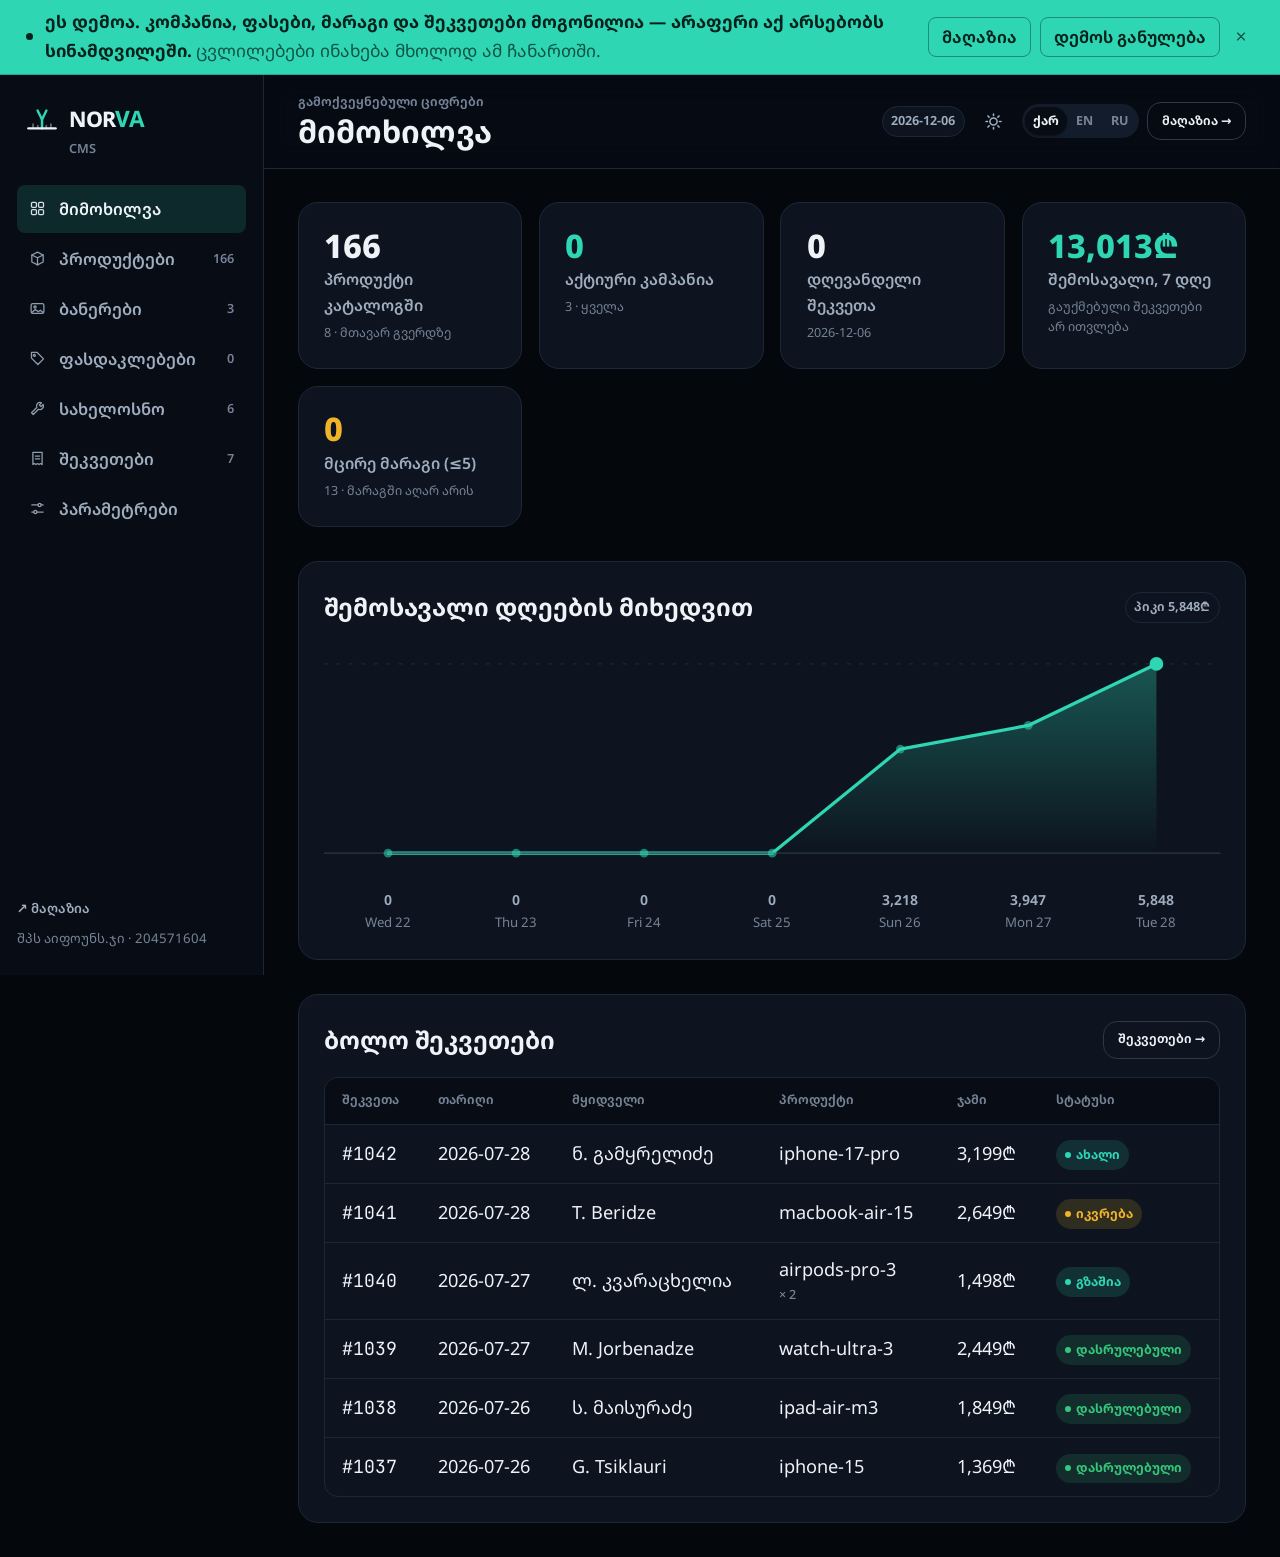
==== commit f9d1987f: "demo: close the recovery, mobile and stale-palette gaps found in testing Reset was reachable only fr" ====
--- a/demo/admin.html
+++ b/demo/admin.html
@@ -3,19 +3,18 @@
 <head>
 <meta charset="utf-8">
 <meta name="viewport" content="width=device-width, initial-scale=1, viewport-fit=cover">
-<title>iLand — CMS</title>
-<meta name="description" content="iLand CMS — კატალოგი, ბანერები, ფასდაკლებები, სერვისი, შეკვეთები და პარამეტრები.">
-<meta name="theme-color" content="#04070C">
+<title>NORVA — CMS</title>
+<meta name="description" content="NORVA CMS — კატალოგი, ბანერები, ფასდაკლებები, სერვისი, შეკვეთები და პარამეტრები.">
+<meta name="theme-color" content="#131110">
 <meta name="robots" content="noindex">
-<link rel="icon" href="data:image/svg+xml,%3Csvg xmlns='http://www.w3.org/2000/svg' viewBox='0 0 32 32'%3E%3Crect width='32' height='32' rx='8' fill='%2304070C'/%3E%3Cpath d='M6 20h20' stroke='%232FD6B4' stroke-width='2.5' stroke-linecap='round'/%3E%3Ccircle cx='16' cy='13' r='5' fill='none' stroke='%232FD6B4' stroke-width='2.5'/%3E%3C/svg%3E">
-<link rel="preconnect" href="https://fonts.googleapis.com">
-<link rel="preconnect" href="https://fonts.gstatic.com" crossorigin>
+<link rel="icon" href="data:image/svg+xml,%3Csvg xmlns='http://www.w3.org/2000/svg' viewBox='0 0 32 32'%3E%3Crect width='32' height='32' rx='8' fill='%23131110'/%3E%3Cg fill='none' stroke='%23E3AE55' stroke-linecap='round' stroke-linejoin='round'%3E%3Cpath d='M11.5 9.5 16 17l4.5-7.5' stroke-width='2.6'/%3E%3Cpath d='M16 17v6.5' stroke-width='2.6'/%3E%3Cpath d='M6.5 23.5h19' stroke-width='2.4' opacity='.55'/%3E%3C/g%3E%3C/svg%3E">
+<link rel="stylesheet" href="css/fonts.css">
 <link rel="stylesheet" href="css/tokens.css">
 <link rel="stylesheet" href="css/app.css">
 
 <style>
 /* ==========================================================================
-   iLand — admin chrome
+   NORVA — admin chrome
    Admin-only CSS. Every value comes from tokens.css; nothing is redefined
    here that the storefront already owns (buttons, chips, badges, cards,
    toasts and the product card itself are reused from app.css verbatim, so
@@ -26,6 +25,11 @@
    ========================================================================== */
 
 /* ------------------------------------------------------------------ shell */
+/* demo.js prepends its banner straight into <body>, and .demo-bar is in flow,
+   so on this two-column grid it would otherwise be dealt into the 264px
+   sidebar column. Give it the whole first row instead. */
+body.adm > .demo-bar { grid-column: 1 / -1; }
+
 body.adm {
   display: grid;
   grid-template-columns: 264px minmax(0, 1fr);
@@ -328,10 +332,10 @@
 .a-state--live      { color: var(--ok);      background: color-mix(in oklab, var(--ok) 14%, transparent); }
 .a-state--scheduled { color: var(--accent);  background: var(--accent-soft); }
 .a-state--expired   { color: var(--text-3);  background: var(--surface-2); }
-.a-state--paused    { color: var(--promo);   background: color-mix(in oklab, var(--sun) 15%, transparent); }
+.a-state--paused    { color: var(--promo);   background: color-mix(in oklab, var(--promo) 15%, transparent); }
 .a-state--new       { color: var(--accent);  background: var(--accent-soft); }
 .a-state--packing   { color: var(--warn);    background: color-mix(in oklab, var(--warn) 15%, transparent); }
-.a-state--shipped   { color: var(--sun);     background: color-mix(in oklab, var(--sun) 15%, transparent); }
+.a-state--shipped   { color: var(--accent);  background: color-mix(in oklab, var(--accent) 15%, transparent); }
 .a-state--done      { color: var(--ok);      background: color-mix(in oklab, var(--ok) 14%, transparent); }
 .a-state--cancelled { color: var(--danger);  background: color-mix(in oklab, var(--danger) 14%, transparent); }
 
@@ -522,14 +526,18 @@
 <!-- ── sidebar ──────────────────────────────────────────────────────────── -->
 <aside class="adm-side">
   <div class="adm-brand">
-    <a class="logo" href="index.html" aria-label="iLand — მაღაზიაზე გადასვლა">
+    <a class="logo" href="index.html" aria-label="NORVA — მაღაზიაზე გადასვლა">
+      <!-- A bench rule under a calibration notch: the mark is a measurement,
+           not a picture of anything. Two strokes, both from the theme. -->
       <svg viewBox="0 0 40 40" fill="none" aria-hidden="true">
-        <circle class="logo__ring" cx="20" cy="16.5" r="9.5" stroke="var(--accent)" stroke-width="2.6"
-                stroke-linecap="round" transform="rotate(-90 20 16.5)"/>
-        <path d="M5 29.5h30" stroke="var(--text)" stroke-width="2.8" stroke-linecap="round"/>
-        <path d="M12 34.5h16" stroke="var(--text)" stroke-width="2.8" stroke-linecap="round" opacity=".35"/>
+        <path d="M14.8 10 20 20.5 25.2 10" stroke="var(--accent)" stroke-width="2.9"
+              stroke-linecap="round" stroke-linejoin="round"/>
+        <path d="M20 20.5V31" stroke="var(--accent)" stroke-width="2.9" stroke-linecap="round"/>
+        <path d="M4 31h32" stroke="var(--text)" stroke-width="2.8" stroke-linecap="round"/>
+        <path d="M9.5 31v-5M15 31v-3M25 31v-3M30.5 31v-5" stroke="var(--text)"
+              stroke-width="2.2" stroke-linecap="round" opacity=".38"/>
       </svg>
-      <span class="logo__word">i<b>Land</b></span>
+      <span class="logo__word">NOR<b>VA</b></span>
     </a>
     <p class="adm-brand__tag">CMS</p>
   </div>
@@ -546,7 +554,7 @@
 <div>
   <header class="adm-top">
     <div>
-      <p class="a-eyebrow" id="admEyebrow">iLand CMS</p>
+      <p class="a-eyebrow" id="admEyebrow">NORVA CMS</p>
       <h1 class="adm-title" id="admTitle">—</h1>
     </div>
 
--- a/demo/css/tokens.css
+++ b/demo/css/tokens.css
@@ -149,6 +149,10 @@
   --e-exit:      cubic-bezier(0.55, 0.00, 1.00, 0.45); /* departures, ~40% off */
   --e-pop:       cubic-bezier(0.34, 1.56, 0.64, 1.00); /* confirmations only   */
   --e-cinematic: cubic-bezier(0.83, 0.00, 0.17, 1.00); /* viewport-scale moves */
+  /* Gravity. Every other curve here decelerates, which reads as floating into
+     place; an impact needs terminal velocity AT contact, so this one is ease-IN.
+     Terminal slope ~2.55, between quadratic (real gravity) and cubic. */
+  --e-fall:      cubic-bezier(0.33, 0.00, 0.66, 0.15);
 
   --t-fast: 140ms;
   --t-base: 220ms;
@@ -157,6 +161,12 @@
 
   --nav-h: 68px;
   --z-nav: 100;  --z-drawer: 200;  --z-toast: 300;
+
+  /* Card fall. 160px/380ms gives a terminal speed of ~18px per frame at 60fps —
+     fast enough to read as speed, slow enough not to strobe. */
+  --fall-dist: 160px;
+  --fall-dur: 380ms;
+  --fall-delay: 0ms;
 }
 
 /* A truer spring where the browser supports linear() — degrades to the bezier. */
@@ -244,6 +254,11 @@
 
 html {
   -webkit-text-size-adjust: 100%;
+  /* `clip`, not `hidden`. Decorative layers here deliberately bleed past their
+     container (scrims, aurora, plume glow) and must never produce a horizontal
+     scrollbar. `hidden` would also work visually but creates a scroll container,
+     which breaks `position: sticky` on the nav; `clip` does not. */
+  overflow-x: clip;
   /* Never `scroll-behavior: smooth` globally — it desynchronises the scrollbar,
      breaks PageDown/Home/End and corrupts scroll-timeline accuracy. Opt in
      per-anchor instead. */
--- a/demo/css/app.css
+++ b/demo/css/app.css
@@ -1,5 +1,5 @@
 /* ==========================================================================
-   iLand — storefront components
+   NORVA — storefront components
    Depends only on tokens.css. No framework, no CDN, no build step.
    ========================================================================== */
 
@@ -68,9 +68,9 @@
   align-items: center;
   justify-content: center;
   gap: var(--sp-2);
-  padding: 0.85em 1.5em;
+  padding: 0.8em 1.4em;
   border: 1px solid transparent;
-  border-radius: var(--r-pill);
+  border-radius: var(--r-2);
   background: var(--btn-bg);
   color: var(--btn-fg);
   font-weight: 650;
@@ -88,15 +88,20 @@
               translate var(--t-base) var(--e-swift),
               scale var(--t-fast) var(--e-swift);
 }
-.btn:hover { translate: 0 -2px; }
-.btn:active { scale: 0.98; translate: 0 0; transition-duration: 60ms; }
+/* No hover lift. Controls in this design are seated on the surface, not
+   floating above it — the state change is the rule and the fill, not altitude. */
+.btn:hover { border-color: var(--line-strong); }
+.btn:active { translate: 0 1px; transition-duration: 60ms; }
 
 .btn--primary {
   --btn-bg: var(--accent);
   --btn-fg: var(--accent-ink);
   box-shadow: var(--shadow-accent);
 }
-.btn--primary:hover { box-shadow: 0 20px 52px -18px color-mix(in oklab, var(--accent) 72%, transparent); }
+.btn--primary:hover {
+  --btn-bg: color-mix(in oklab, var(--accent) 88%, #FFFFFF);
+  border-color: transparent;
+}
 
 .btn--ghost {
   --btn-bg: transparent;
@@ -106,7 +111,7 @@
 
 .btn--promo { --btn-bg: var(--promo); --btn-fg: var(--promo-ink); }
 
-.btn--lg { padding: 1.05em 2em; font-size: var(--step-0); }
+.btn--lg { padding: 0.95em 1.8em; font-size: var(--step-0); }
 .btn--sm { padding: 0.6em 1.1em; font-size: var(--step--2); }
 .btn--block { width: 100%; }
 
@@ -127,8 +132,8 @@
   display: inline-flex;
   align-items: center;
   gap: var(--sp-2);
-  padding: 0.42em 0.9em;
-  border-radius: var(--r-pill);
+  padding: 0.4em 0.85em;
+  border-radius: var(--r-1);
   border: 1px solid var(--line);
   background: var(--surface);
   color: var(--text-2);
@@ -163,8 +168,8 @@
 :lang(ka) .badge { letter-spacing: 0; }
 .badge--new    { background: var(--accent-soft); color: var(--accent); }
 .badge--sale   { background: var(--promo); color: var(--promo-ink); }
-.badge--demo   { background: var(--surface-2); color: var(--text-2); border: 1px solid var(--line-strong); }
-.badge--best   { background: color-mix(in oklab, var(--sun) 18%, transparent); color: var(--promo); }
+.badge--refurb { background: var(--surface-2); color: var(--text-2); border: 1px solid var(--line-strong); }
+.badge--best   { background: color-mix(in oklab, var(--promo) 18%, transparent); color: var(--promo); }
 
 /* -------------------------------------------------------------- announce --- */
 
@@ -212,55 +217,67 @@
   position: sticky;
   top: 0;
   z-index: var(--z-nav);
-  background: color-mix(in oklab, var(--bg) 86%, transparent);
-  border-bottom: 1px solid transparent;
-  transition: background-color var(--t-slow) var(--e-quiet),
-              border-color var(--t-slow) var(--e-quiet),
+  /* Solid, not glass. A blurred translucent bar is the house style of every
+     storefront; a flat bar with a hard rule under it is the workshop read, and
+     it also means the fluid ground never shows through the chrome. */
+  background: var(--bg);
+  border-bottom: 1px solid var(--line);
+  transition: border-color var(--t-slow) var(--e-quiet),
               box-shadow var(--t-slow) var(--e-quiet);
 }
-@supports ((backdrop-filter: blur(1px)) or (-webkit-backdrop-filter: blur(1px))) {
-  .nav {
-    background: var(--glass);
-    -webkit-backdrop-filter: blur(20px) saturate(1.6);
-            backdrop-filter: blur(20px) saturate(1.6);
-  }
-}
 .nav.is-stuck {
-  border-bottom-color: var(--line);
+  border-bottom-color: var(--line-strong);
   box-shadow: var(--shadow-2);
 }
 
 .nav__inner {
   display: flex;
   align-items: center;
-  gap: var(--sp-5);
+  gap: var(--sp-4);
   height: var(--nav-h);
 }
 
+/* The category nav is its own full-width rail under the brand bar, left-aligned
+   and scrollable, rather than a centred pill group inside the header. */
+.subnav {
+  border-top: 1px solid var(--line);
+  background: var(--bg-raised);
+}
+.subnav__inner {
+  display: flex;
+  align-items: center;
+  height: var(--rail-h);
+}
 .nav__list {
   display: flex;
-  align-items: center;
-  gap: var(--sp-1);
-  margin-inline: auto;
-}
+  align-items: stretch;
+  gap: 0;
+  min-width: 0;
+  overflow-x: auto;
+  scrollbar-width: none;
+}
+.nav__list::-webkit-scrollbar { display: none; }
 .nav__link {
   position: relative;
-  padding: 0.5em 0.85em;
-  border-radius: var(--r-pill);
+  display: inline-flex;
+  align-items: center;
+  padding: 0 var(--sp-4) 0 0;
+  margin-right: var(--sp-4);
+  border-right: 1px solid var(--line);
   font-size: var(--step--1);
   font-weight: 600;
+  white-space: nowrap;
   color: var(--text-2);
-  transition: color var(--t-base) var(--e-quiet), background-color var(--t-base) var(--e-quiet);
-}
-.nav__link:hover { color: var(--text); background: var(--surface-2); }
-.nav__link[aria-current='page'] { color: var(--text); }
+  transition: color var(--t-base) var(--e-quiet);
+}
+.nav__link:last-child { border-right: 0; margin-right: 0; }
+.nav__link:hover { color: var(--text); }
+.nav__link[aria-current='page'] { color: var(--accent); }
 .nav__link[aria-current='page']::after {
   content: '';
   position: absolute;
-  left: 50%; bottom: 0.15em;
-  width: 16px; height: 2px;
-  translate: -50% 0;
-  border-radius: 2px;
+  left: 0; bottom: 0;
+  width: calc(100% - var(--sp-4)); height: 2px;
   background: var(--accent);
 }
 
@@ -327,16 +344,16 @@
   letter-spacing: -0.03em;
   color: var(--text);
 }
-.logo__word b { font-weight: 750; color: var(--accent); }
+.logo__word b { font-weight: 700; color: var(--accent); }
 
 /* The horizon ring draws itself once on load. */
-.logo__ring {
+.logo__jaw {
   stroke-dasharray: 190;
   stroke-dashoffset: 190;
   animation: draw 1.5s var(--e-reveal) 0.15s forwards;
 }
 @keyframes draw { to { stroke-dashoffset: 0; } }
-@media (prefers-reduced-motion: reduce) { .logo__ring { animation: none; stroke-dashoffset: 0; } }
+@media (prefers-reduced-motion: reduce) { .logo__jaw { animation: none; stroke-dashoffset: 0; } }
 
 /* ------------------------------------------------------------------ hero --- */
 
@@ -367,9 +384,9 @@
   position: absolute;
   inset: 0;
   background:
-    radial-gradient(26% 30% at 14% 26%, color-mix(in oklab, var(--lume) 78%, transparent), transparent 70%),
-    radial-gradient(22% 26% at 78% 18%, color-mix(in oklab, var(--sun) 52%, transparent), transparent 70%),
-    radial-gradient(30% 32% at 56% 82%, color-mix(in oklab, var(--lume-700) 66%, transparent), transparent 72%);
+    radial-gradient(26% 30% at 14% 26%, color-mix(in oklab, var(--brass) 70%, transparent), transparent 70%),
+    radial-gradient(22% 26% at 78% 18%, color-mix(in oklab, var(--indigo) 46%, transparent), transparent 70%),
+    radial-gradient(30% 32% at 56% 82%, color-mix(in oklab, var(--brass-700) 62%, transparent), transparent 72%);
 }
 .aurora::after { animation: drift 34s ease-in-out infinite alternate-reverse; opacity: 0.55; }
 
@@ -523,7 +540,7 @@
   display: flex;
   flex-direction: column;
   padding: var(--sp-4);
-  border-radius: var(--r-4);
+  border-radius: var(--r-3);
   background: var(--surface);
   border: 1px solid var(--line);
   cursor: pointer;
@@ -533,7 +550,82 @@
               box-shadow var(--t-slow) var(--e-swift),
               translate var(--t-slow) var(--e-swift);
 }
-.card:hover { border-color: var(--line-strong); translate: 0 -5px; box-shadow: var(--shadow-3); }
+/* Hover lift uses `transform`, NOT `translate` — the fall animation owns
+   `translate`, and the two individual properties compose rather than fight.
+   Putting hover on `translate` hijacks a falling card mid-flight, so
+   `animationend` never fires: no splash, and the card can stick in mid-air. */
+/* Hover marks the card with a rule rather than lifting it off the page. */
+.card:hover { border-color: var(--accent); box-shadow: inset 3px 0 0 var(--accent); }
+.card { transition-property: border-color, box-shadow, transform; }
+
+/* ------------------------------------------------------------- card fall --- */
+
+/* The 1px sentinel the observer actually watches. It sits on the contact line,
+   which is the only edge that matters for triggering the splash. */
+.card__floor {
+  position: absolute;
+  left: 0; right: 0; bottom: 0;
+  height: 1px;
+  pointer-events: none;
+}
+
+/* Armed and falling states are added by JS only. A card with no JS, or with a
+   thrown error in the choreography, is simply visible at rest. */
+.card.is-armed {
+  translate: 0 calc(-1 * var(--fall-dist));
+  opacity: 0;
+}
+.card.is-falling {
+  animation: fall-y var(--fall-dur) var(--e-fall) var(--fall-delay) both,
+             fall-o calc(var(--fall-dur) * 0.4) linear var(--fall-delay) both;
+  will-change: translate, opacity;
+}
+.card.is-landed { will-change: auto; }
+
+@keyframes fall-y {
+  from { translate: 0 calc(-1 * var(--fall-dist)); }
+  to   { translate: 0 0; }
+}
+/* Fade over the first 40% only. A card that is invisible for the whole flight
+   has no perceived travel — you need to watch it hit. */
+@keyframes fall-o {
+  from { opacity: 0; }
+  to   { opacity: 1; }
+}
+
+/* Contact flash: the visual bridge between the card and the fluid plume. No
+   geometric squash — the card has a 1px border and a 28px radius, and any
+   non-uniform scale visibly distorts both and stretches the Georgian type.
+   ::after is already the pointer sheen, so this is ::before. */
+.card.is-landed::before {
+  content: '';
+  position: absolute;
+  left: 0; right: 0; bottom: 0;
+  height: 40%;
+  z-index: 3;
+  pointer-events: none;
+  background: linear-gradient(to top,
+              color-mix(in oklab, var(--accent) 55%, transparent), transparent 78%);
+  mix-blend-mode: screen;
+  animation: contact 620ms var(--e-reveal) both;
+}
+@keyframes contact {
+  0%   { opacity: 0; }
+  14%  { opacity: 1; }
+  100% { opacity: 0; }
+}
+
+@media (max-width: 40rem) {
+  /* 160px is a jarring jump next to a card on a 360px-wide phone. */
+  :root { --fall-dist: 96px; }
+}
+
+@media (prefers-reduced-motion: reduce) {
+  /* `reduce` means no large-area motion, not shorter motion. */
+  .card.is-armed { translate: none; opacity: 1; }
+  .card.is-falling { animation: none; }
+  .card.is-landed::before { animation: none; opacity: 0; }
+}
 
 /* Specular sheen follows the pointer. --mx/--my are written by one delegated
    pointermove handler, batched into a single rAF. */
@@ -769,7 +861,7 @@
 .pdp { display: grid; gap: var(--sp-7); padding-block: var(--sp-7); }
 @media (min-width: 60rem) {
   .pdp { grid-template-columns: 1.1fr 0.9fr; gap: var(--sp-8); align-items: start; }
-  .pdp__buy { position: sticky; top: calc(var(--nav-h) + var(--sp-4)); }
+  .pdp__buy { position: sticky; top: calc(var(--nav-h) + var(--rail-h) + var(--sp-4)); }
 }
 
 .pdp__stage {
@@ -884,17 +976,23 @@
   transition: border-color var(--t-base) var(--e-quiet), translate var(--t-slow) var(--e-swift);
 }
 .cat:hover { border-color: var(--line-strong); translate: 0 -4px; }
-.cat__name { font-size: var(--step-2); font-weight: 750; letter-spacing: -0.024em; }
+.cat__name { font-size: var(--step-2); font-weight: 750; letter-spacing: -0.024em; white-space: nowrap; }
 :lang(ka) .cat__name { letter-spacing: 0; }
-.cat__count { font-size: var(--step--2); color: var(--text-3); }
+.cat__count { font-size: var(--step--2); color: var(--text-3); white-space: nowrap; }
+/* Monochrome silhouette, theme-reactive: brightness(0) flattens the drawn
+   device to black (internal opacities survive, so it keeps its depth), and
+   invert lifts it to white on the dark theme. Done in CSS rather than by
+   re-rendering the SVG so a theme toggle recolours it instantly. */
 .cat svg {
   position: absolute;
   right: -14%; bottom: -12%;
   height: 130px; width: auto;
-  opacity: 0.5;
+  filter: brightness(0) invert(1);
+  opacity: 0.8;
   transition: scale var(--t-slow) var(--e-swift), opacity var(--t-slow) var(--e-quiet);
 }
-.cat:hover svg { scale: 1.1; opacity: 0.85; }
+:root[data-theme='light'] .cat svg { filter: brightness(0); opacity: 0.72; }
+.cat:hover svg { scale: 1.1; opacity: 1; }
 
 /* ----------------------------------------------------------------- drawer --- */
 
@@ -1115,20 +1213,6 @@
 }
 @keyframes rise { from { opacity: 0; translate: 0 26px; } to { opacity: 1; translate: 0 0; } }
 
-/* Scroll progress bar, compositor-driven, no listeners. */
-.progress {
-  position: fixed;
-  inset: 0 0 auto 0;
-  height: 2px;
-  z-index: calc(var(--z-nav) + 1);
-  background: var(--accent);
-  transform-origin: 0 50%;
-  scale: 0 1;
-}
-@supports (animation-timeline: scroll()) {
-  .progress { animation: grow linear both; animation-timeline: scroll(root block); }
-}
-@keyframes grow { to { scale: 1 1; } }
 
 /* ------------------------------------------------------------ pinned story --- */
 
@@ -1177,7 +1261,7 @@
 }
 
 .panel {
-  max-width: 38ch;
+  max-width: min(38ch, 100%);
   opacity: 0;
   translate: 0 20px;
   transition: opacity var(--t-slow) var(--e-quiet), translate var(--t-slow) var(--e-reveal);
@@ -1272,3 +1356,318 @@
 @media (min-width: 60.001rem) {
   dialog.drawer--left { display: none; }
 }
+
+/* ----------------------------------------------------------- product art --- */
+
+/* Catalogue artwork sits in the same wells as the drawn fallbacks, so both
+   obey the same box. `contain` because the archetypes have wildly different
+   aspect ratios — a laptop is landscape, a phone is portrait — and cropping
+   either would cut off the product. */
+.product-photo {
+  width: 100%;
+  height: 100%;
+  object-fit: contain;
+  object-position: center;
+}
+
+.card__media .product-photo { padding: 8%; }
+.pdp__stage .product-photo { padding: 10%; }
+.line-item__media .product-photo { padding: 12%; }
+.search-res .product-photo { width: 34px; height: 34px; flex: none; }
+
+/* The artwork is transparent SVG carrying its own ambient light, so the well
+   stays the surface colour and takes a hairline instead of becoming a light
+   tile. No blend mode: `multiply` on a transparent SVG eats every pale finish. */
+.card__media--photo,
+.pdp__stage--photo {
+  background: var(--bg-raised);
+  border: 1px solid var(--line);
+}
+
+
+/* ==========================================================================
+   Category listing — rows, not a card grid
+
+   The home page still sells with cards on rails. A category is a stock list,
+   so it is set as rows: artwork, then everything the card showed, on one line
+   that scans down the price column. Same fields, same actions, different
+   silhouette. Falls back to stacked blocks below 48rem.
+   ========================================================================== */
+
+.rows {
+  display: flex;
+  flex-direction: column;
+  border-top: 1px solid var(--line);
+}
+
+.row {
+  display: grid;
+  grid-template-columns: 76px minmax(0, 1fr) auto;
+  align-items: center;
+  gap: var(--sp-4);
+  padding: var(--sp-3) var(--sp-2);
+  border-bottom: 1px solid var(--line);
+  cursor: pointer;
+  position: relative;
+  transition: background-color var(--t-base) var(--e-quiet),
+              box-shadow var(--t-base) var(--e-quiet);
+}
+.row:hover { background: var(--surface); box-shadow: inset 3px 0 0 var(--accent); }
+
+.row__media {
+  width: 76px;
+  height: 76px;
+  border-radius: var(--r-2);
+  background: var(--bg-raised);
+  border: 1px solid var(--line);
+  display: grid;
+  place-items: center;
+  overflow: hidden;
+}
+.row__media .product-photo { padding: 6%; }
+.row__media svg { width: 100%; height: 100%; }
+
+.row__body { min-width: 0; }
+.row__name {
+  font-size: var(--step-0);
+  font-weight: 650;
+  line-height: 1.3;
+  display: -webkit-box;
+  -webkit-line-clamp: 2;
+  -webkit-box-orient: vertical;
+  overflow: hidden;
+}
+.row__meta {
+  display: flex;
+  align-items: center;
+  flex-wrap: wrap;
+  gap: var(--sp-2);
+  margin-top: var(--sp-1);
+}
+.row__sku {
+  font-family: var(--font-mono);
+  font-size: var(--step--2);
+  color: var(--text-3);
+}
+.row__swatches { display: flex; gap: 4px; }
+
+.row__buy {
+  display: flex;
+  flex-direction: column;
+  align-items: flex-end;
+  gap: var(--sp-1);
+  text-align: right;
+}
+.row__buy .price-row { justify-content: flex-end; }
+.row__buy .price-monthly { font-size: var(--step--2); }
+
+@media (max-width: 48rem) {
+  .row {
+    grid-template-columns: 60px minmax(0, 1fr);
+    grid-template-areas: 'media body' 'buy buy';
+    row-gap: var(--sp-3);
+  }
+  .row__media { grid-area: media; width: 60px; height: 60px; }
+  .row__body  { grid-area: body; }
+  .row__buy   { grid-area: buy; align-items: stretch; text-align: left; }
+  .row__buy .price-row { justify-content: flex-start; }
+}
+
+/* ------------------------------------------------------------------ pager --- */
+
+/* There was no pagination anywhere before, and the biggest category rendered
+   every card at once. Twelve to a page keeps the longest list to four pages. */
+.pager {
+  display: flex;
+  align-items: center;
+  justify-content: space-between;
+  gap: var(--sp-4);
+  margin-top: var(--sp-5);
+  padding-top: var(--sp-4);
+  border-top: 1px solid var(--line);
+}
+.pager__count {
+  font-family: var(--font-mono);
+  font-size: var(--step--2);
+  color: var(--text-3);
+  letter-spacing: 0.04em;
+}
+.pager__acts { display: flex; gap: var(--sp-2); }
+.pager__btn {
+  padding: 0.45em 1em;
+  border: 1px solid var(--line-strong);
+  border-radius: var(--r-1);
+  background: transparent;
+  color: var(--text-2);
+  font-size: var(--step--1);
+  font-weight: 600;
+  cursor: pointer;
+  transition: color var(--t-base) var(--e-quiet), border-color var(--t-base) var(--e-quiet);
+}
+.pager__btn:hover:not([disabled]) { color: var(--text); border-color: var(--accent); }
+.pager__btn[disabled] { opacity: 0.35; cursor: not-allowed; }
+
+/* ==========================================================================
+   Demo furniture
+   The banner and the "switched off in the demo" notice. Both belong to
+   demo/js/demo.js and go away with it.
+   ========================================================================== */
+
+.demo-bar {
+  position: relative;
+  z-index: calc(var(--z-nav) + 1);
+  background: var(--accent);
+  color: var(--accent-ink);
+  border-bottom: 1px solid color-mix(in oklab, var(--accent-ink) 25%, transparent);
+}
+.demo-bar__inner {
+  width: min(100% - var(--gutter), var(--page));
+  margin-inline: auto;
+  display: flex;
+  align-items: center;
+  gap: var(--sp-3);
+  padding: 0.5rem 0;
+  font-size: var(--step--1);
+  line-height: 1.35;
+}
+.demo-bar__dot {
+  width: 7px; height: 7px; flex: none;
+  border-radius: 50%;
+  background: var(--accent-ink);
+}
+.demo-bar__text { min-width: 0; }
+.demo-bar__text b { font-weight: 700; }
+.demo-bar__hint { opacity: 0.72; }
+.demo-bar__acts { margin-left: auto; display: flex; align-items: center; gap: var(--sp-2); }
+
+.demo-bar__link,
+.demo-bar__btn {
+  padding: 0.35em 0.8em;
+  border: 1px solid color-mix(in oklab, var(--accent-ink) 40%, transparent);
+  border-radius: var(--r-1);
+  background: transparent;
+  color: inherit;
+  font: inherit;
+  font-weight: 650;
+  white-space: nowrap;
+  cursor: pointer;
+  transition: background-color var(--t-base) var(--e-quiet);
+}
+.demo-bar__link:hover,
+.demo-bar__btn:hover { background: color-mix(in oklab, var(--accent-ink) 12%, transparent); }
+
+.demo-bar__x {
+  display: grid; place-items: center;
+  width: 26px; height: 26px;
+  border: 0; border-radius: var(--r-1);
+  background: transparent; color: inherit;
+  cursor: pointer;
+  opacity: 0.75;
+}
+.demo-bar__x:hover { opacity: 1; background: color-mix(in oklab, var(--accent-ink) 12%, transparent); }
+
+/* The bar scrolls away with the page; the sticky nav simply sits under it. */
+@media (max-width: 52rem) {
+  .demo-bar__hint,
+  .demo-bar__link { display: none; }
+}
+
+/* On a phone the text and the actions cannot share a row — the text column
+   collapses to a few characters per line and the bar grows to half the screen.
+   Stack them, and trim the sentence to the part that matters. */
+@media (max-width: 34rem) {
+  .demo-bar__inner {
+    display: grid;
+    grid-template-columns: auto 1fr auto;
+    grid-template-areas: 'dot text x' 'acts acts acts';
+    row-gap: var(--sp-2);
+    padding-block: var(--sp-2);
+    font-size: var(--step--2);
+  }
+  .demo-bar__dot  { grid-area: dot; align-self: start; margin-top: 0.45em; }
+  .demo-bar__text { grid-area: text; }
+  .demo-bar__x    { grid-area: x; align-self: start; }
+  .demo-bar__acts { grid-area: acts; margin-left: 0; }
+  .demo-bar__btn  { width: 100%; }
+}
+
+/* --------------------------------------------------------- blocked notice --- */
+
+dialog.demo-block {
+  border: 1px solid var(--line-strong);
+  border-radius: var(--r-4);
+  background: var(--surface);
+  color: var(--text);
+  padding: 0;
+  width: min(100% - var(--gutter), 30rem);
+  box-shadow: var(--shadow-3);
+}
+dialog.demo-block::backdrop { background: rgb(0 0 0 / .55); }
+.demo-block__inner { padding: var(--sp-5); }
+.demo-block__eyebrow {
+  font-family: var(--font-mono);
+  font-size: var(--step--2);
+  text-transform: uppercase;
+  letter-spacing: 0.14em;
+  color: var(--accent);
+}
+:lang(ka) .demo-block__eyebrow {
+  font-family: var(--font-text);
+  text-transform: none;
+  letter-spacing: 0;
+}
+.demo-block__title {
+  font-family: var(--font-display);
+  font-size: var(--step-2);
+  font-weight: 620;
+  line-height: 1.15;
+  margin-top: var(--sp-2);
+}
+.demo-block__why {
+  color: var(--text-2);
+  font-size: var(--step--1);
+  margin-top: var(--sp-3);
+}
+.demo-block__ok { margin-top: var(--sp-4); }
+
+
+/* ------------------------------------------------------- category toolbar --- */
+
+/* Sort moved out of the content column and onto a right-aligned rule, so the
+   listing starts at the first product rather than at a row of controls. */
+.cat-toolbar {
+  display: flex;
+  align-items: center;
+  flex-wrap: wrap;
+  gap: var(--sp-2);
+  margin-top: var(--sp-5);
+  padding-bottom: var(--sp-3);
+  border-bottom: 1px solid var(--line);
+}
+.cat-toolbar .eyebrow { margin-right: auto; }
+
+/* ------------------------------------------------------------ modal drawer --- */
+
+/* Booking is a short form, so it reads better centred than as a third panel
+   sliding in from the same edge as the cart and the menu. */
+dialog.drawer--modal {
+  inset: 0;
+  margin: auto;
+  height: auto;
+  max-height: min(88vh, 44rem);
+  width: min(100% - var(--gutter), 30rem);
+  border-radius: var(--r-4);
+  border: 1px solid var(--line-strong);
+  animation: modal-in var(--t-base) var(--e-swift);
+}
+dialog.drawer--modal .drawer__inner { height: auto; }
+@keyframes modal-in {
+  from { opacity: 0; translate: 0 8px; }
+  to   { opacity: 1; translate: 0 0; }
+}
+@media (prefers-reduced-motion: reduce) {
+  dialog.drawer--modal { animation: none; }
+}
+
+/* The footer's Help column now carries statements, not links. */
+.foot__col p { color: var(--text-3); font-size: var(--step--1); }
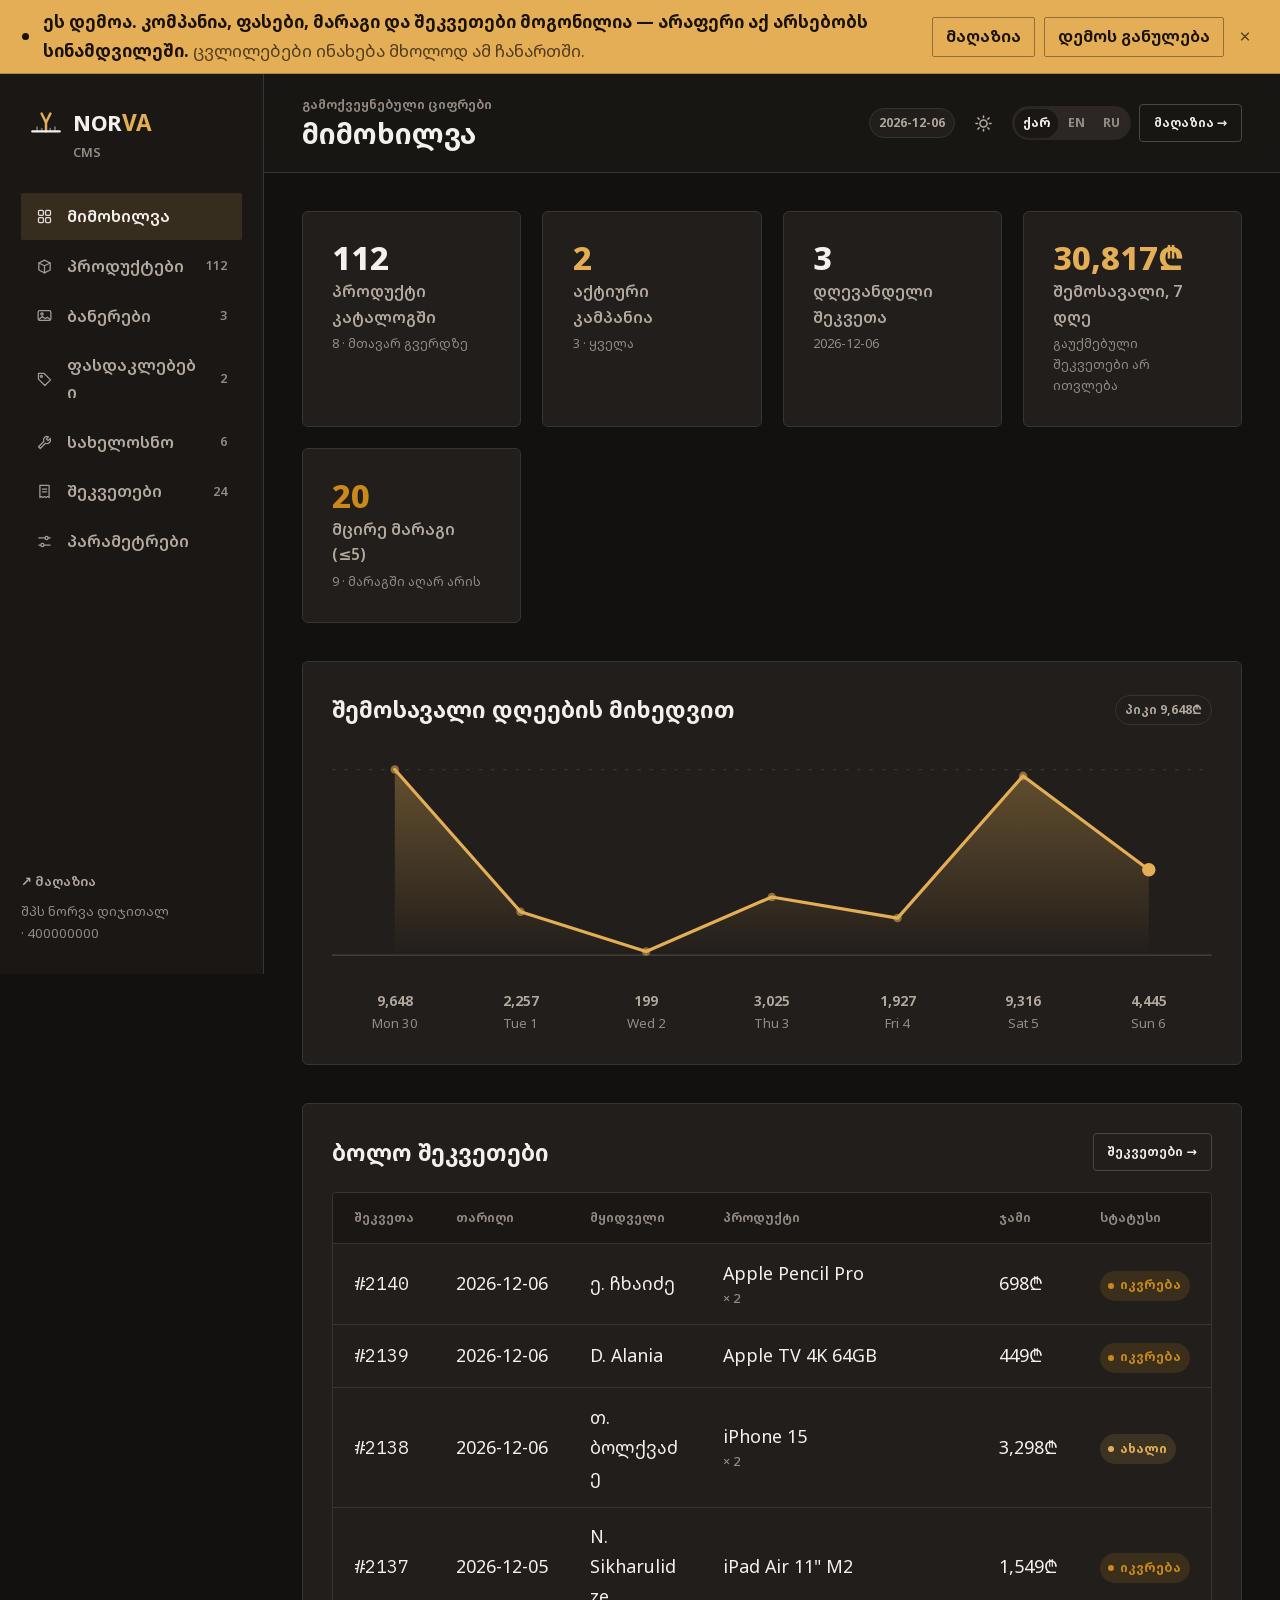
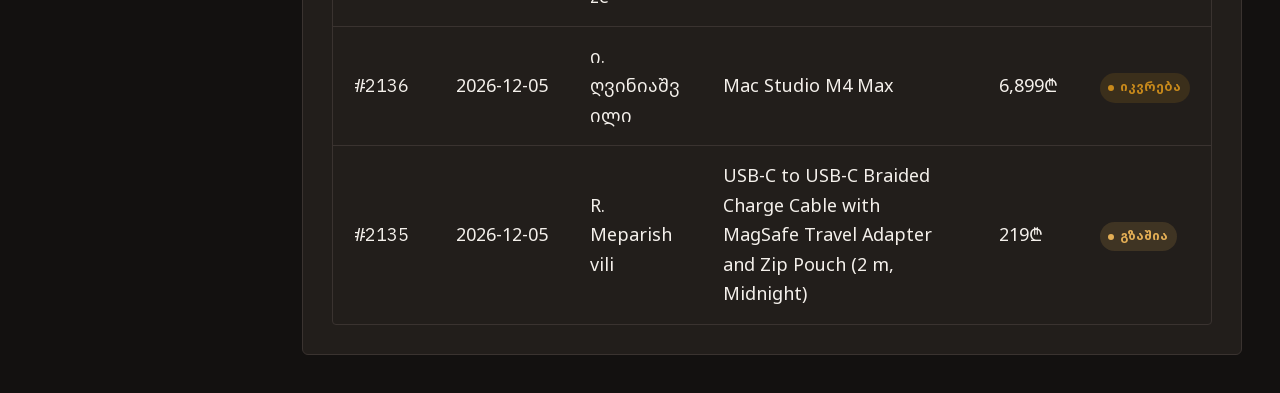
==== commit d66303ba: "demo: clean-room NORVA demo, forked from a private product build This is the root commit of an orpha" ====
--- a/demo/admin.html
+++ b/demo/admin.html
@@ -5,9 +5,9 @@
 <meta name="viewport" content="width=device-width, initial-scale=1, viewport-fit=cover">
 <title>NORVA — CMS</title>
 <meta name="description" content="NORVA CMS — კატალოგი, ბანერები, ფასდაკლებები, სერვისი, შეკვეთები და პარამეტრები.">
-<meta name="theme-color" content="#131110">
+<meta name="theme-color" content="#04070C">
 <meta name="robots" content="noindex">
-<link rel="icon" href="data:image/svg+xml,%3Csvg xmlns='http://www.w3.org/2000/svg' viewBox='0 0 32 32'%3E%3Crect width='32' height='32' rx='8' fill='%23131110'/%3E%3Cg fill='none' stroke='%23E3AE55' stroke-linecap='round' stroke-linejoin='round'%3E%3Cpath d='M11.5 9.5 16 17l4.5-7.5' stroke-width='2.6'/%3E%3Cpath d='M16 17v6.5' stroke-width='2.6'/%3E%3Cpath d='M6.5 23.5h19' stroke-width='2.4' opacity='.55'/%3E%3C/g%3E%3C/svg%3E">
+<link rel="icon" href="data:image/svg+xml,%3Csvg xmlns='http://www.w3.org/2000/svg' viewBox='0 0 32 32'%3E%3Crect width='32' height='32' rx='8' fill='%2304070C'/%3E%3Cg fill='none' stroke='%232FD6B4' stroke-linecap='round' stroke-linejoin='round'%3E%3Cpath d='M11.5 9.5 16 17l4.5-7.5' stroke-width='2.6'/%3E%3Cpath d='M16 17v6.5' stroke-width='2.6'/%3E%3Cpath d='M6.5 23.5h19' stroke-width='2.4' opacity='.55'/%3E%3C/g%3E%3C/svg%3E">
 <link rel="stylesheet" href="css/fonts.css">
 <link rel="stylesheet" href="css/tokens.css">
 <link rel="stylesheet" href="css/app.css">
--- a/demo/css/fonts.css
+++ b/demo/css/fonts.css
@@ -0,0 +1,124 @@
+/* Self-hosted so the demo makes no request to any third-party host.
+   Subsets and unicode-ranges are Google's own; the files are unmodified.
+   The lari sign U+20BE lives in latin-ext, so latin-ext must never be dropped. */
+
+@font-face {
+  font-family: 'Noto Serif Georgian';
+  font-style: normal;
+  font-weight: 100 900;
+  font-display: swap;
+  src: url('../assets/fonts/noto-serif-georgian-georgian-100-900.woff2') format('woff2');
+  unicode-range: U+0589, U+10A0-10FF, U+1C90-1CBA, U+1CBD-1CBF, U+205A, U+2D00-2D2F, U+2E31;
+}
+@font-face {
+  font-family: 'Noto Serif Georgian';
+  font-style: normal;
+  font-weight: 100 900;
+  font-display: swap;
+  src: url('../assets/fonts/noto-serif-georgian-latin-ext-100-900.woff2') format('woff2');
+  unicode-range: U+0100-02BA, U+02BD-02C5, U+02C7-02CC, U+02CE-02D7, U+02DD-02FF, U+0304, U+0308, U+0329, U+1D00-1DBF, U+1E00-1E9F, U+1EF2-1EFF, U+2020, U+20A0-20AB, U+20AD-20C0, U+2113, U+2C60-2C7F, U+A720-A7FF;
+}
+@font-face {
+  font-family: 'Noto Serif Georgian';
+  font-style: normal;
+  font-weight: 100 900;
+  font-display: swap;
+  src: url('../assets/fonts/noto-serif-georgian-latin-100-900.woff2') format('woff2');
+  unicode-range: U+0000-00FF, U+0131, U+0152-0153, U+02BB-02BC, U+02C6, U+02DA, U+02DC, U+0304, U+0308, U+0329, U+2000-206F, U+20AC, U+2122, U+2191, U+2193, U+2212, U+2215, U+FEFF, U+FFFD;
+}
+@font-face {
+  font-family: 'Noto Serif';
+  font-style: normal;
+  font-weight: 100 900;
+  font-display: swap;
+  src: url('../assets/fonts/noto-serif-cyrillic-ext-100-900.woff2') format('woff2');
+  unicode-range: U+0460-052F, U+1C80-1C8A, U+20B4, U+2DE0-2DFF, U+A640-A69F, U+FE2E-FE2F;
+}
+@font-face {
+  font-family: 'Noto Serif';
+  font-style: normal;
+  font-weight: 100 900;
+  font-display: swap;
+  src: url('../assets/fonts/noto-serif-cyrillic-100-900.woff2') format('woff2');
+  unicode-range: U+0301, U+0400-045F, U+0490-0491, U+04B0-04B1, U+2116;
+}
+@font-face {
+  font-family: 'Noto Sans Georgian';
+  font-style: normal;
+  font-weight: 100 900;
+  font-display: swap;
+  src: url('../assets/fonts/noto-sans-georgian-cyrillic-ext-100-900.woff2') format('woff2');
+  unicode-range: U+0460-052F, U+1C80-1C8A, U+20B4, U+2DE0-2DFF, U+A640-A69F, U+FE2E-FE2F;
+}
+@font-face {
+  font-family: 'Noto Sans Georgian';
+  font-style: normal;
+  font-weight: 100 900;
+  font-display: swap;
+  src: url('../assets/fonts/noto-sans-georgian-georgian-100-900.woff2') format('woff2');
+  unicode-range: U+0589, U+10A0-10FF, U+1C90-1CBA, U+1CBD-1CBF, U+205A, U+2D00-2D2F, U+2E31;
+}
+@font-face {
+  font-family: 'Noto Sans Georgian';
+  font-style: normal;
+  font-weight: 100 900;
+  font-display: swap;
+  src: url('../assets/fonts/noto-sans-georgian-latin-ext-100-900.woff2') format('woff2');
+  unicode-range: U+0100-02BA, U+02BD-02C5, U+02C7-02CC, U+02CE-02D7, U+02DD-02FF, U+0304, U+0308, U+0329, U+1D00-1DBF, U+1E00-1E9F, U+1EF2-1EFF, U+2020, U+20A0-20AB, U+20AD-20C0, U+2113, U+2C60-2C7F, U+A720-A7FF;
+}
+@font-face {
+  font-family: 'Noto Sans Georgian';
+  font-style: normal;
+  font-weight: 100 900;
+  font-display: swap;
+  src: url('../assets/fonts/noto-sans-georgian-latin-100-900.woff2') format('woff2');
+  unicode-range: U+0000-00FF, U+0131, U+0152-0153, U+02BB-02BC, U+02C6, U+02DA, U+02DC, U+0304, U+0308, U+0329, U+2000-206F, U+20AC, U+2122, U+2191, U+2193, U+2212, U+2215, U+FEFF, U+FFFD;
+}
+@font-face {
+  font-family: 'Noto Sans';
+  font-style: normal;
+  font-weight: 100 900;
+  font-display: swap;
+  src: url('../assets/fonts/noto-sans-cyrillic-ext-100-900.woff2') format('woff2');
+  unicode-range: U+0460-052F, U+1C80-1C8A, U+20B4, U+2DE0-2DFF, U+A640-A69F, U+FE2E-FE2F;
+}
+@font-face {
+  font-family: 'Noto Sans';
+  font-style: normal;
+  font-weight: 100 900;
+  font-display: swap;
+  src: url('../assets/fonts/noto-sans-cyrillic-100-900.woff2') format('woff2');
+  unicode-range: U+0301, U+0400-045F, U+0490-0491, U+04B0-04B1, U+2116;
+}
+@font-face {
+  font-family: 'IBM Plex Mono';
+  font-style: normal;
+  font-weight: 400;
+  font-display: swap;
+  src: url('../assets/fonts/ibm-plex-mono-latin-ext-400.woff2') format('woff2');
+  unicode-range: U+0100-02BA, U+02BD-02C5, U+02C7-02CC, U+02CE-02D7, U+02DD-02FF, U+0304, U+0308, U+0329, U+1D00-1DBF, U+1E00-1E9F, U+1EF2-1EFF, U+2020, U+20A0-20AB, U+20AD-20C0, U+2113, U+2C60-2C7F, U+A720-A7FF;
+}
+@font-face {
+  font-family: 'IBM Plex Mono';
+  font-style: normal;
+  font-weight: 400;
+  font-display: swap;
+  src: url('../assets/fonts/ibm-plex-mono-latin-400.woff2') format('woff2');
+  unicode-range: U+0000-00FF, U+0131, U+0152-0153, U+02BB-02BC, U+02C6, U+02DA, U+02DC, U+0304, U+0308, U+0329, U+2000-206F, U+20AC, U+2122, U+2191, U+2193, U+2212, U+2215, U+FEFF, U+FFFD;
+}
+@font-face {
+  font-family: 'IBM Plex Mono';
+  font-style: normal;
+  font-weight: 600;
+  font-display: swap;
+  src: url('../assets/fonts/ibm-plex-mono-latin-ext-600.woff2') format('woff2');
+  unicode-range: U+0100-02BA, U+02BD-02C5, U+02C7-02CC, U+02CE-02D7, U+02DD-02FF, U+0304, U+0308, U+0329, U+1D00-1DBF, U+1E00-1E9F, U+1EF2-1EFF, U+2020, U+20A0-20AB, U+20AD-20C0, U+2113, U+2C60-2C7F, U+A720-A7FF;
+}
+@font-face {
+  font-family: 'IBM Plex Mono';
+  font-style: normal;
+  font-weight: 600;
+  font-display: swap;
+  src: url('../assets/fonts/ibm-plex-mono-latin-600.woff2') format('woff2');
+  unicode-range: U+0000-00FF, U+0131, U+0152-0153, U+02BB-02BC, U+02C6, U+02DA, U+02DC, U+0304, U+0308, U+0329, U+2000-206F, U+20AC, U+2122, U+2191, U+2193, U+2212, U+2215, U+FEFF, U+FFFD;
+}
--- a/demo/css/tokens.css
+++ b/demo/css/tokens.css
@@ -1,7 +1,7 @@
 /* ==========================================================================
-   iLand — design tokens
-   One file, one source of truth. Everything downstream (storefront, admin,
-   brandbook) reads these variables and nothing else.
+   NORVA — design tokens
+   One file, one source of truth. Everything downstream reads these variables
+   and nothing else.
 
    Typography here is not decoration — it encodes hard rules about setting
    Mkhedruli (ქართული) next to Latin. Read the :lang(ka) blocks before
@@ -10,135 +10,145 @@
    ========================================================================== */
 
 /* --------------------------------------------------------------- fonts --- */
-/* Noto Sans Georgian is the only free variable face that sets Mkhedruli AND
-   Latin from one design, with a real 900 for display. Noto Sans carries
-   Russian, because Noto Sans Georgian ships cyrillic-ext but NOT base
-   Cyrillic. Both are the same Noto skeleton, so the seam is invisible.
+/* Self-hosted, see css/fonts.css — the page makes no third-party request.
+
+   A serif display over a sans text face. Noto Serif Georgian and Noto Sans
+   Georgian are the two free variable faces that set Mkhedruli and Latin from
+   one design with a real heavy weight; Noto Serif and Noto Sans carry the
+   Cyrillic, because neither Georgian face ships base Cyrillic. Same Noto
+   skeleton either way, so the seam between scripts is invisible.
    The lari sign ₾ (U+20BE) lives in latin-ext — never subset it away. */
-@import url('https://fonts.googleapis.com/css2?family=Noto+Sans+Georgian:wght@100..900&family=Noto+Sans:ital,wght@0,100..900;1,100..900&family=JetBrains+Mono:wght@300..700&display=swap');
 
 :root {
-  --font-display: 'Noto Sans Georgian', 'Noto Sans', system-ui, -apple-system,
-                  BlinkMacSystemFont, 'Segoe UI', Sylfaen, 'BPG Arial', 'BPG Glaho', sans-serif;
-  --font-text: var(--font-display);
-  --font-mono: 'JetBrains Mono', ui-monospace, SFMono-Regular, 'SF Mono', Menlo, monospace;
+  --font-display: 'Noto Serif Georgian', 'Noto Serif', Georgia, 'Times New Roman',
+                  Sylfaen, serif;
+  --font-text: 'Noto Sans Georgian', 'Noto Sans', system-ui, -apple-system,
+               BlinkMacSystemFont, 'Segoe UI', Sylfaen, 'BPG Arial', 'BPG Glaho', sans-serif;
+  --font-mono: 'IBM Plex Mono', ui-monospace, SFMono-Regular, 'SF Mono', Menlo, monospace;
 
   /* ------------------------------------------------------------ palette --- */
-  /* Deep water → shoreline. The island read, taken seriously: a night-sea
-     ground, a lit horizon accent, warm sand for the human moments. Nobody in
-     the Georgian Apple market owns a colour except Zoommer's violet — and that
-     one reads cheap. */
-
-  /* Ground — the sea at depth */
-  --abyss:      #04070C;   /* page base, dark mode                          */
-  --deep:       #080D15;   /* raised surface                                */
-  --trench:     #0D141F;   /* card                                          */
-  --shelf:      #131C2A;   /* hover / input                                 */
-  --tide:       #1D2837;   /* hairline on dark                              */
-
-  /* Signal — bioluminescence at the waterline */
-  --lume-100:   #D6FBF2;
-  --lume-300:   #7FEFD8;
-  --lume:       #2FD6B4;   /* PRIMARY. CTA, focus, price-drop, live states.  */
-  --lume-700:   #12806A;   /* light-mode accent — see contrast note below    */
-  --lume-900:   #0A5346;
-
-  /* Horizon — the sun on the water, used for offers and warmth */
-  --sun-300:    #FFD9A8;
-  --sun:        #FF9F45;   /* SECONDARY. Sale, promo, urgency.              */
-  --sun-700:    #A85610;   /* light-mode promo — see contrast note below     */
-
-  /* Sand — light mode ground */
-  --sand-50:    #FBFAF7;
-  --sand-100:   #F4F1EA;
-  --sand-200:   #E7E2D7;
-  --sand-300:   #D3CCBC;
+  /* Machined metal under bench light. A warm charcoal ground rather than a
+     cool one, brass for everything the shop stands behind, and a cool indigo
+     for money-off — so a discount never reads as the same voice as a promise. */
+
+  /* Ground — cast iron and soot */
+  --coal:       #131110;   /* page base, dark mode                          */
+  --soot:       #1A1715;   /* raised surface                                */
+  --iron:       #221E1B;   /* card                                          */
+  --steel:      #2C2724;   /* hover / input                                 */
+  --seam:       #3A3330;   /* hairline on dark                              */
+
+  /* Signal — brass under a work lamp */
+  --brass-100:  #FBEFD6;
+  --brass-300:  #F2D49A;
+  --brass:      #E3AE55;   /* PRIMARY. CTA, focus, live states.  8.2:1 on card */
+  --brass-700:  #8A5A12;   /* light-mode accent — see contrast note below    */
+  --brass-900:  #4E3208;
+
+  /* Cold — the discount voice, deliberately not warm */
+  --indigo-300: #C4CBF4;
+  --indigo:     #8E9BEA;   /* SECONDARY. Sale, promo.            6.3:1 on card */
+  --indigo-700: #4A55B8;   /* light-mode promo — see contrast note below     */
+
+  /* Chalk — light mode ground */
+  --chalk-50:   #FAF9F7;
+  --chalk-100:  #F1EFEA;
+  --chalk-200:  #E2DED6;
+  --chalk-300:  #CFC9BE;
 
   /* Ink — text on light */
-  --ink:        #0B1119;
-  --ink-2:      #3C4654;
-  --ink-3:      #66707F;   /* 4.80:1 on --sand-50 — AA (was #6B7688 at 4.40) */
+  --ink:        #17150F;
+  --ink-2:      #4B443D;
+  --ink-3:      #6C635B;   /* 5.59:1 on --chalk-50 — AA                      */
 
   /* Status */
-  --ok:         #34C77B;
-  --warn:       #F0B429;
-  --danger:     #F0554C;
+  --ok:         #4FA96E;
+  --warn:       #C98A1B;
+  --danger:     #C9483F;
 
   /* ------------------------------------------------ semantic (dark = default) */
-  --bg:            var(--abyss);
-  --bg-raised:     var(--deep);
-  --surface:       var(--trench);
-  --surface-2:     var(--shelf);
-  --line:          var(--tide);
-  --line-strong:   #2B3949;
-  --text:          #EEF3F8;
-  --text-2:        #9FADBF;
-  --text-3:        #768396;   /* 4.80:1 on --surface — AA (was #6B7B8F at 4.27) */
-  --accent:        var(--lume);
-  --accent-ink:    #04211B;   /* text ON accent — 12.4:1 against --lume     */
-  --accent-soft:   color-mix(in oklab, var(--lume) 14%, transparent);
-  --promo:         var(--sun);
-  --promo-ink:     #2B1400;
-  --glass:         color-mix(in oklab, var(--deep) 72%, transparent);
-  --shadow-1:      0 1px 2px rgb(0 0 0 / .40);
-  --shadow-2:      0 12px 32px -12px rgb(0 0 0 / .60);
-  --shadow-3:      0 32px 80px -28px rgb(0 0 0 / .72);
-  --shadow-accent: 0 16px 44px -18px color-mix(in oklab, var(--lume) 60%, transparent);
+  --bg:            var(--coal);
+  --bg-raised:     var(--soot);
+  --surface:       var(--iron);
+  --surface-2:     var(--steel);
+  --line:          var(--seam);
+  --line-strong:   #4E4642;
+  --text:          #F4F0EB;   /* 16.6:1 on --bg                             */
+  --text-2:        #B3A99F;   /* 7.16:1 on --surface                        */
+  --text-3:        #948B83;   /* 4.95:1 on --surface — AA                   */
+  --accent:        var(--brass);
+  --accent-ink:    #1A1206;   /* text ON accent — 9.2:1                     */
+  --accent-soft:   color-mix(in oklab, var(--brass) 14%, transparent);
+  --promo:         var(--indigo);
+  --promo-ink:     #0B0F2E;   /* 7.15:1 on --promo                          */
+  --glass:         color-mix(in oklab, var(--soot) 88%, transparent);
+
+  /* Depth is carried by rules, not by drop shadows: this is a bench-built
+     look, so surfaces meet at a hairline instead of floating. What is left
+     here is contact shadow only — enough to seat a drawer, never a halo. */
+  --shadow-1:      0 1px 0 rgb(0 0 0 / .35);
+  --shadow-2:      0 2px 0 rgb(0 0 0 / .30), 0 8px 24px -20px rgb(0 0 0 / .70);
+  --shadow-3:      0 3px 0 rgb(0 0 0 / .28), 0 18px 44px -34px rgb(0 0 0 / .80);
+  --shadow-accent: 0 2px 0 color-mix(in oklab, var(--brass-900) 70%, transparent);
 }
 
 /* ------------------------------------------------------------ light mode --- */
 :root[data-theme='light'] {
-  --bg:            var(--sand-50);
+  --bg:            var(--chalk-50);
   --bg-raised:     #FFFFFF;
   --surface:       #FFFFFF;
-  --surface-2:     var(--sand-100);
-  --line:          var(--sand-200);
-  --line-strong:   var(--sand-300);
+  --surface-2:     var(--chalk-100);
+  --line:          var(--chalk-200);
+  --line-strong:   var(--chalk-300);
   --text:          var(--ink);
   --text-2:        var(--ink-2);
   --text-3:        var(--ink-3);
-  /* Light mode needs its own accent: --lume #2FD6B4 is beautiful on the abyss
-     and unreadable on sand. The earlier value here (#14957C) measured only
-     3.58:1 as text on --sand-50 and 3.74:1 under white — both below the 4.5:1
-     AA floor for body text. #12806A measures 4.66:1 as text and 4.86:1 with
-     white on it; #A85610 replaces #C46A18 (3.71:1) at 5.03:1 / 5.25:1. */
-  --accent:        var(--lume-700);      /* 4.66:1 on --sand-50 — AA          */
-  --accent-ink:    #FFFFFF;              /* 4.86:1 on --accent — AA           */
-  --accent-soft:   color-mix(in oklab, var(--lume-700) 12%, transparent);
-  --promo:         var(--sun-700);       /* 5.03:1 on --sand-50 — AA          */
-  --promo-ink:     #FFFFFF;              /* 5.25:1 on --promo — AA            */
-  --glass:         color-mix(in oklab, #FFFFFF 74%, transparent);
-  --shadow-1:      0 1px 2px rgb(11 17 25 / .06);
-  --shadow-2:      0 12px 32px -14px rgb(11 17 25 / .16);
-  --shadow-3:      0 32px 80px -30px rgb(11 17 25 / .22);
-  --shadow-accent: 0 16px 44px -20px color-mix(in oklab, var(--lume-700) 44%, transparent);
+  /* Light mode needs its own accent: --brass #E3AE55 sits beautifully on coal
+     and is unreadable on chalk (1.8:1). Measured on --chalk-50 #FAF9F7:
+     --brass-700 #8A5A12 is 5.62:1 as text and 5.91:1 with white on it;
+     --indigo-700 #4A55B8 is 6.08:1 and 6.40:1. Both clear the 4.5:1 AA floor
+     with room, in both directions. Re-measure if either value moves. */
+  --accent:        var(--brass-700);     /* 5.62:1 on --chalk-50 — AA         */
+  --accent-ink:    #FFFFFF;              /* 5.91:1 on --accent — AA           */
+  --accent-soft:   color-mix(in oklab, var(--brass-700) 12%, transparent);
+  --promo:         var(--indigo-700);    /* 6.08:1 on --chalk-50 — AA         */
+  --promo-ink:     #FFFFFF;              /* 6.40:1 on --promo — AA            */
+  --glass:         color-mix(in oklab, #FFFFFF 90%, transparent);
+  --shadow-1:      0 1px 0 rgb(23 21 15 / .10);
+  --shadow-2:      0 2px 0 rgb(23 21 15 / .08), 0 8px 24px -22px rgb(23 21 15 / .30);
+  --shadow-3:      0 3px 0 rgb(23 21 15 / .07), 0 18px 44px -36px rgb(23 21 15 / .35);
+  --shadow-accent: 0 2px 0 color-mix(in oklab, var(--brass-700) 40%, transparent);
 }
 
 /* ------------------------------------------------------------- type scale --- */
-/* Fluid, clamped, 320px → 1600px. Georgian gets its own overrides below. */
+/* Fluid, clamped, 320px → 1600px. A tighter ratio than a display-led scale
+   would use, because the serif is doing the shouting. Georgian gets its own
+   overrides below. */
 :root {
-  --step--2: clamp(0.69rem, 0.67rem + 0.11vw, 0.75rem);
-  --step--1: clamp(0.83rem, 0.79rem + 0.19vw, 0.94rem);
-  --step-0:  clamp(1rem,    0.95rem + 0.25vw, 1.13rem);
-  --step-1:  clamp(1.2rem,  1.11rem + 0.44vw, 1.5rem);
-  --step-2:  clamp(1.44rem, 1.29rem + 0.73vw, 2rem);
-  --step-3:  clamp(1.73rem, 1.5rem + 1.14vw,  2.66rem);
-  --step-4:  clamp(2.07rem, 1.72rem + 1.75vw, 3.55rem);
-  --step-5:  clamp(2.49rem, 1.96rem + 2.63vw, 4.73rem);
-  --step-6:  clamp(2.99rem, 2.2rem + 3.92vw,  6.31rem);
-  --step-7:  clamp(3.58rem, 2.42rem + 5.79vw, 8.41rem);
+  --step--2: clamp(0.70rem, 0.68rem + 0.09vw, 0.76rem);
+  --step--1: clamp(0.84rem, 0.81rem + 0.15vw, 0.93rem);
+  --step-0:  clamp(1rem,    0.97rem + 0.17vw, 1.10rem);
+  --step-1:  clamp(1.18rem, 1.12rem + 0.30vw, 1.36rem);
+  --step-2:  clamp(1.39rem, 1.29rem + 0.50vw, 1.69rem);
+  --step-3:  clamp(1.64rem, 1.48rem + 0.79vw, 2.11rem);
+  --step-4:  clamp(1.94rem, 1.70rem + 1.20vw, 2.66rem);
+  --step-5:  clamp(2.29rem, 1.93rem + 1.78vw, 3.35rem);
+  --step-6:  clamp(2.70rem, 2.19rem + 2.57vw, 4.24rem);
+  --step-7:  clamp(3.19rem, 2.45rem + 3.68vw, 5.39rem);
 
   /* ------------------------------------------------------------- spacing --- */
-  --sp-1: 0.25rem;  --sp-2: 0.5rem;   --sp-3: 0.75rem;  --sp-4: 1rem;
-  --sp-5: 1.5rem;   --sp-6: 2rem;     --sp-7: 3rem;     --sp-8: 4rem;
-  --sp-9: 6rem;     --sp-10: 8rem;    --sp-11: 12rem;
-
-  --gutter: clamp(1.25rem, 4vw, 4rem);
-  --measure: 68ch;
-  --page: 88rem;
+  /* A denser step than the old scale: the shop is a workbench, not a gallery. */
+  --sp-1: 0.25rem;  --sp-2: 0.5rem;   --sp-3: 0.875rem; --sp-4: 1.25rem;
+  --sp-5: 1.75rem;  --sp-6: 2.25rem;  --sp-7: 3.25rem;  --sp-8: 4.5rem;
+  --sp-9: 6.5rem;   --sp-10: 9rem;    --sp-11: 13rem;
+
+  --gutter: clamp(1rem, 3.4vw, 3rem);
+  --measure: 62ch;
+  --page: 82rem;
 
   /* -------------------------------------------------------------- radii --- */
-  --r-1: 8px;  --r-2: 14px;  --r-3: 20px;  --r-4: 28px;  --r-5: 40px;
+  /* Machined, not moulded. Corners are broken, not rounded. */
+  --r-1: 2px;  --r-2: 4px;  --r-3: 6px;  --r-4: 10px;  --r-5: 14px;
   --r-pill: 999px;
 
   /* ------------------------------------------------------------- motion --- */
@@ -159,7 +169,8 @@
   --t-slow: 480ms;
   --t-reveal: 760ms;
 
-  --nav-h: 68px;
+  --nav-h: 56px;
+  --rail-h: 44px;
   --z-nav: 100;  --z-drawer: 200;  --z-toast: 300;
 
   /* Card fall. 160px/380ms gives a terminal speed of ~18px per frame at 60fps —
@@ -209,16 +220,19 @@
 
 /* Eyebrows / labels: letterspaced caps in Latin and Cyrillic, plain in Georgian. */
 .eyebrow {
-  font-size: var(--step--1);
-  font-weight: 600;
+  font-family: var(--font-mono);
+  font-size: var(--step--2);
+  font-weight: 400;
   color: var(--text-3);
 }
 :lang(en) .eyebrow,
 :lang(ru) .eyebrow {
   text-transform: uppercase;
-  letter-spacing: 0.10em;
+  letter-spacing: 0.14em;
 }
 :lang(ka) .eyebrow {
+  font-family: var(--font-text);
+  font-size: var(--step--1);
   text-transform: none;
   letter-spacing: 0;
   font-weight: 600;
@@ -227,13 +241,13 @@
 /* Display type. Latin can take tight tracking and 1.05 leading; Georgian cannot. */
 .display {
   font-family: var(--font-display);
-  font-weight: 800;
-  line-height: 1.04;
-  letter-spacing: -0.028em;
+  font-weight: 620;
+  line-height: 1.06;
+  letter-spacing: -0.014em;
   text-wrap: balance;
 }
 :lang(ka) .display {
-  font-weight: 700;
+  font-weight: 600;
   line-height: 1.2;
   letter-spacing: 0;
   text-wrap: pretty;
@@ -284,7 +298,7 @@
 
 :focus-visible {
   outline: 2px solid var(--accent);
-  outline-offset: 3px;
+  outline-offset: 2px;
   border-radius: var(--r-1);
 }
 
--- a/demo/css/app.css
+++ b/demo/css/app.css
@@ -1261,7 +1261,7 @@
 }
 
 .panel {
-  max-width: min(38ch, 100%);
+  max-width: 38ch;
   opacity: 0;
   translate: 0 20px;
   transition: opacity var(--t-slow) var(--e-quiet), translate var(--t-slow) var(--e-reveal);
@@ -1572,25 +1572,6 @@
   .demo-bar__link { display: none; }
 }
 
-/* On a phone the text and the actions cannot share a row — the text column
-   collapses to a few characters per line and the bar grows to half the screen.
-   Stack them, and trim the sentence to the part that matters. */
-@media (max-width: 34rem) {
-  .demo-bar__inner {
-    display: grid;
-    grid-template-columns: auto 1fr auto;
-    grid-template-areas: 'dot text x' 'acts acts acts';
-    row-gap: var(--sp-2);
-    padding-block: var(--sp-2);
-    font-size: var(--step--2);
-  }
-  .demo-bar__dot  { grid-area: dot; align-self: start; margin-top: 0.45em; }
-  .demo-bar__text { grid-area: text; }
-  .demo-bar__x    { grid-area: x; align-self: start; }
-  .demo-bar__acts { grid-area: acts; margin-left: 0; }
-  .demo-bar__btn  { width: 100%; }
-}
-
 /* --------------------------------------------------------- blocked notice --- */
 
 dialog.demo-block {
